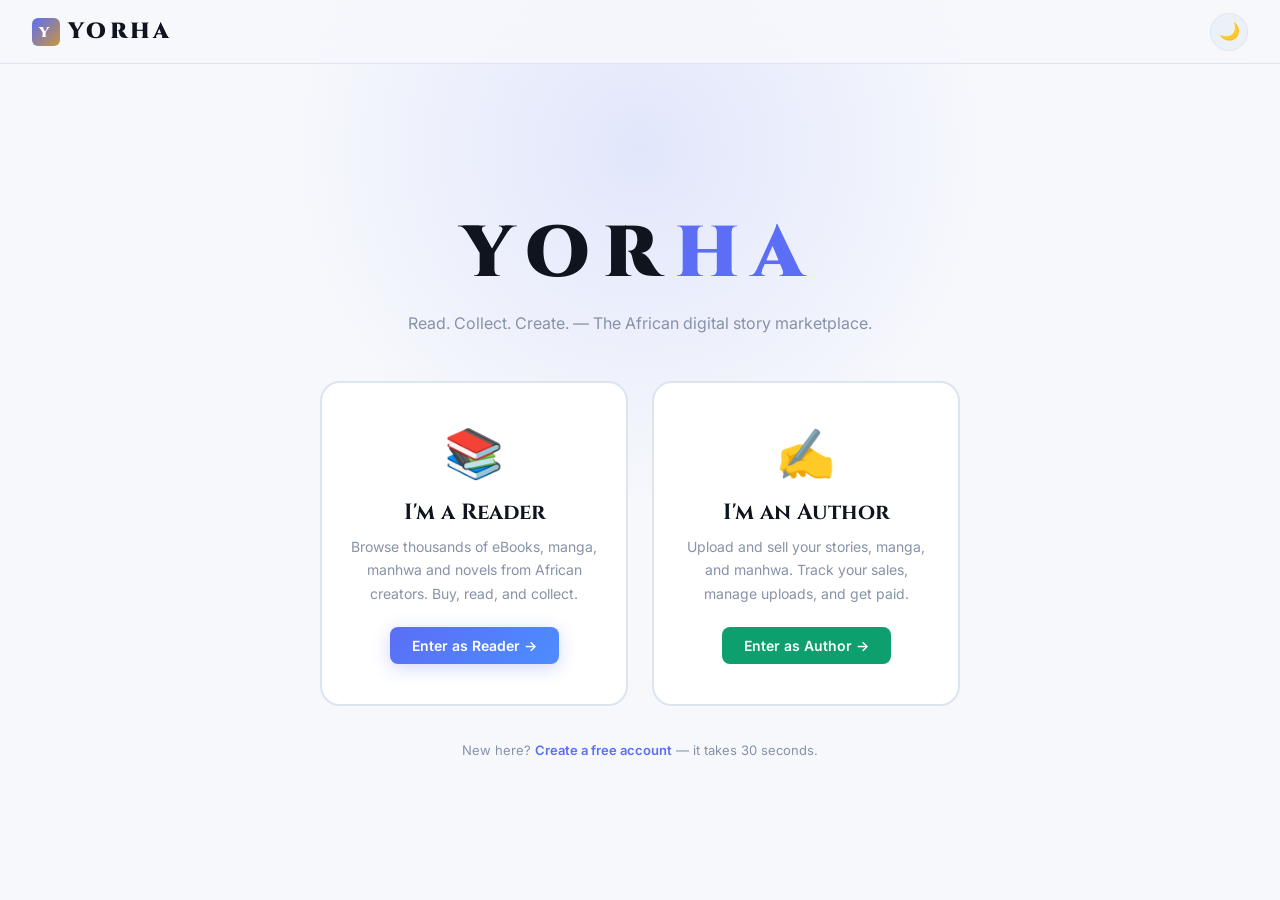
==== index.html @ 13d4433b "fixed some errors" ====
<!DOCTYPE html>
<html lang="en">
<head>
  <script>
    window.addEventListener('error', e => alert('JS ERROR: ' + e.message + '\n' + e.filename + ':' + e.lineno));
    window.addEventListener('unhandledrejection', e => alert('PROMISE ERROR: ' + (e.reason?.message || e.reason)));
  </script>
  <meta charset="UTF-8" />
  <meta name="viewport" content="width=device-width, initial-scale=1.0" />
  <title>Yorha — Read. Collect. Create.</title>
  <link href="https://fonts.googleapis.com/css2?family=Cinzel:wght@400;600;700;900&family=Inter:wght@300;400;500;600;700&display=swap" rel="stylesheet" />
  <link rel="stylesheet" href="style.css" />
  <link rel="stylesheet" href="notifications.css" />
<script src="https://accounts.google.com/gsi/client" async defer></script>
</head>
<body data-theme="light">
<script>(function(){try{var t=localStorage.getItem('yorha_theme');if(t==='dark')document.body.setAttribute('data-theme','dark');}catch(e){}})();</script>

<!-- ════════════════════════════════
     LANDING GATE
════════════════════════════════ -->
<div class="page active" id="page-landing">
  <div class="landing-glow"></div>
  <div style="position:fixed;top:0;left:0;right:0;z-index:200;height:64px;display:flex;align-items:center;justify-content:space-between;padding:0 32px;background:var(--nav-bg);backdrop-filter:blur(12px);border-bottom:1px solid var(--border);">
    <div class="nav-logo"><div class="nav-logo-box"></div>YORHA</div>
    <button class="theme-toggle" onclick="toggleTheme()">🌙</button>
  </div>
  <div class="landing-inner">
    <div class="landing-logo">YOR<span>HA</span></div>
    <p class="landing-tag">Read. Collect. Create. — The African digital story marketplace.</p>
    <div class="landing-cards">
      <div class="role-card" onclick="showPage('reader-auth')">
        <div class="rc-icon">📚</div>
        <div class="rc-title">I'm a Reader</div>
        <div class="rc-desc">Browse thousands of eBooks, manga, manhwa and novels from African creators. Buy, read, and collect.</div>
        <div class="rc-btn"><button class="btn btn-primary" style="pointer-events:none;">Enter as Reader →</button></div>
      </div>
      <div class="role-card" onclick="showPage('author-auth')">
        <div class="rc-icon">✍️</div>
        <div class="rc-title">I'm an Author</div>
        <div class="rc-desc">Upload and sell your stories, manga, and manhwa. Track your sales, manage uploads, and get paid.</div>
        <div class="rc-btn"><button class="btn btn-green" style="pointer-events:none;">Enter as Author →</button></div>
      </div>
    </div>
    <p class="landing-note">New here? <a onclick="showPage('reader-auth')">Create a free account</a> — it takes 30 seconds.</p>
  </div>
</div>

<!-- ════════════════════════════════
     READER AUTH
════════════════════════════════ -->
<div class="page auth-page-wrap" id="page-reader-auth">
  <div class="auth-left">
    <div class="auth-brand">
      <div class="auth-brand-icon">📚</div>
      <div class="auth-brand-logo">YORHA</div>
      <div class="auth-brand-role">Reader Portal</div>
      <div class="auth-brand-tag">Discover thousands of stories<br>from African creators.<br><br>eBooks · Manga · Manhwa · Novels</div>
    </div>
  </div>
  <div class="auth-right">
    <div class="auth-form-box" id="reader-login-box">
      <div class="auth-back" onclick="showPage('landing')">← Back to home</div>
      <div class="auth-title">Welcome, Reader.</div>
      <div class="auth-sub">Sign in to your reading account.</div>
      <div id="google-btn-reader" style="display:flex;justify-content:center;margin-bottom:14px;"></div>
      <div class="auth-switch">No account? <a onclick="toggleReaderAuth()">Create one →</a></div>
    </div>
    <div class="auth-form-box" id="reader-register-box" style="display:none;">
      <div class="auth-back" onclick="showPage('landing')">← Back to home</div>
      <div class="auth-title">Join as a Reader.</div>
      <div class="auth-sub">Create your free reading account.</div>
      <div id="google-btn-reader-register" style="display:flex;justify-content:center;margin-bottom:14px;"></div>
      <div style="font-size:12px;color:var(--text3);margin-bottom:10px;text-align:center;">By creating an account, you agree to our <a href="terms.html" target="_blank" style="color:var(--purple);">Terms</a> and <a href="privacy.html" target="_blank" style="color:var(--purple);">Privacy Policy</a>.</div>
      <div class="auth-switch">Have an account? <a onclick="toggleReaderAuth()">Sign in →</a></div>
    </div>
    <div class="auth-form-box" id="reader-check-email-box" style="display:none;text-align:center;">
      <div style="font-size:44px;margin-bottom:14px;">📬</div>
      <div class="auth-title">Check your email</div>
      <div class="auth-sub">We sent a verification link to <strong id="reader-check-email-address" style="color:var(--text);"></strong>. Click it to activate your account.</div>
      <button class="btn btn-ghost resend-btn" style="width:100%;padding:12px;font-size:14px;margin-top:18px;" onclick="resendFromCheckEmailBox('reader')">Resend email</button>
      <div class="resend-status" style="font-size:12px;color:var(--text3);margin-top:8px;"></div>
      <div class="auth-switch" style="margin-top:16px;"><a onclick="backToLoginFromCheckEmail('reader')">← Back to sign in</a></div>
    </div>
  </div>
</div>

<!-- ════════════════════════════════
     AUTHOR AUTH
════════════════════════════════ -->
<div class="page auth-page-wrap" id="page-author-auth">
  <div class="auth-left green-side">
    <div class="auth-brand">
      <div class="auth-brand-icon">✍️</div>
      <div class="auth-brand-logo">YORHA</div>
      <div class="auth-brand-role">Author Portal</div>
      <div class="auth-brand-tag">Upload your stories. Reach readers.<br>Get paid directly to your bank.<br><br>You keep 90% of every sale.</div>
    </div>
  </div>
  <div class="auth-right">
    <div class="auth-form-box" id="author-login-box">
      <div class="auth-back" onclick="showPage('landing')">← Back to home</div>
      <div class="auth-title">Author Sign In.</div>
      <div class="auth-sub">Access your creator dashboard.</div>
      <div id="google-btn-author" style="display:flex;justify-content:center;margin-bottom:14px;"></div>
      <div class="auth-switch">New author? <a onclick="toggleAuthorAuth()" style="color:var(--green);">Apply to sell →</a></div>
    </div>
    <div class="auth-form-box" id="author-register-box" style="display:none;">
      <div class="auth-back" onclick="showPage('landing')">← Back to home</div>
      <div class="auth-title">Become an Author.</div>
      <div class="auth-sub">Create your creator account on Yorha.</div>
      <div id="google-btn-author-register" style="display:flex;justify-content:center;margin-bottom:14px;"></div>
      <div style="font-size:12px;color:var(--text3);margin-bottom:10px;text-align:center;">By creating an account, you agree to our <a href="terms.html" target="_blank" style="color:var(--green);">Terms</a> and <a href="privacy.html" target="_blank" style="color:var(--green);">Privacy Policy</a>.</div>
      <div class="auth-switch">Already registered? <a onclick="toggleAuthorAuth()" style="color:var(--green);">Sign in →</a></div>
    </div>
    <div class="auth-form-box" id="author-check-email-box" style="display:none;text-align:center;">
      <div style="font-size:44px;margin-bottom:14px;">📬</div>
      <div class="auth-title">Check your email</div>
      <div class="auth-sub">We sent a verification link to <strong id="author-check-email-address" style="color:var(--text);"></strong>. Click it to activate your account.</div>
      <button class="btn btn-ghost resend-btn" style="width:100%;padding:12px;font-size:14px;margin-top:18px;" onclick="resendFromCheckEmailBox('author')">Resend email</button>
      <div class="resend-status" style="font-size:12px;color:var(--text3);margin-top:8px;"></div>
      <div class="auth-switch" style="margin-top:16px;"><a onclick="backToLoginFromCheckEmail('author')" style="color:var(--green);">← Back to sign in</a></div>
    </div>
  </div>
</div>

<!-- READER NAV -->
<nav id="reader-nav" style="display:none;">
  <button class="hamburger" onclick="toggleMobileMenu('reader')" aria-label="Menu">☰</button>
  <div class="nav-logo" onclick="showPage('reader-home')"><div class="nav-logo-box"></div>YORHA</div>
  <ul class="nav-links">
    <li><a onclick="showPage('reader-home')" id="rnav-home" class="active">Home</a></li>
    <li><a onclick="showPage('reader-store')" id="rnav-store">Store</a></li>
    <li><a onclick="showPage('reader-library')" id="rnav-library">My Library</a></li>
    <li class="nav-notif-item"><div class="notif-bell-wrap">
      <button class="notif-bell" onclick="toggleNotifPanel(this)" aria-label="Notifications">
        <svg width="18" height="18" viewBox="0 0 24 24" fill="none" stroke="currentColor" stroke-width="2">
          <path d="M18 8a6 6 0 0 0-12 0c0 7-3 9-3 9h18s-3-2-3-9"/>
          <path d="M13.73 21a2 2 0 0 1-3.46 0"/>
        </svg>
      </button>
      <span class="notif-badge hidden">0</span>
      <div class="notif-panel">
        <div class="notif-panel-head">
          <h4>Notifications</h4>
          <button class="notif-mark-all" onclick="markAllNotifsRead()">Mark all read</button>
        </div>
        <div class="notif-panel-list"></div>
        <div style="padding:10px 16px;text-align:center;border-top:1px solid var(--border);">
          <button class="notif-mark-all" onclick="showPage('notifications')">View all</button>
        </div>
      </div>
    </div></li>
  </ul>
  <div class="nav-right">
    <span class="role-pill role-reader">Reader</span>
    <button class="theme-toggle" onclick="toggleTheme()">🌙</button>
    <button class="btn btn-ghost" style="font-size:13px;padding:8px 14px;" onclick="showPage('reader-settings')">Settings</button>
    <button class="btn btn-ghost" style="font-size:13px;padding:8px 14px;" onclick="logout()">Sign Out</button>
  </div>
</nav>

<!-- AUTHOR NAV -->
<nav id="author-nav" style="display:none;">
  <button class="hamburger" onclick="toggleMobileMenu('author')" aria-label="Menu">☰</button>
  <div class="nav-logo" onclick="showPage('author-dashboard')"><div class="nav-logo-box"></div>YORHA</div>
  <ul class="nav-links">
    <li><a onclick="showAPanel('overview')" id="anav-overview" class="active">Overview</a></li>
    <li><a onclick="showAPanel('upload')">Upload</a></li>
    <li><a onclick="showAPanel('works')">My Works</a></li>
    <li><a onclick="showAPanel('earnings')">Earnings</a></li>
    <li><a onclick="showAPanel('payout')">Payout</a></li>
    <li class="nav-notif-item"><div class="notif-bell-wrap">
      <button class="notif-bell" onclick="toggleNotifPanel(this)" aria-label="Notifications">
        <svg width="18" height="18" viewBox="0 0 24 24" fill="none" stroke="currentColor" stroke-width="2">
          <path d="M18 8a6 6 0 0 0-12 0c0 7-3 9-3 9h18s-3-2-3-9"/>
          <path d="M13.73 21a2 2 0 0 1-3.46 0"/>
        </svg>
      </button>
      <span class="notif-badge hidden">0</span>
      <div class="notif-panel">
        <div class="notif-panel-head">
          <h4>Notifications</h4>
          <button class="notif-mark-all" onclick="markAllNotifsRead()">Mark all read</button>
        </div>
        <div class="notif-panel-list"></div>
        <div style="padding:10px 16px;text-align:center;border-top:1px solid var(--border);">
          <button class="notif-mark-all" onclick="showPage('notifications')">View all</button>
        </div>
      </div>
    </div></li>
  </ul>
  <div class="nav-right">
    <span class="role-pill role-author">Author</span>
    <button class="theme-toggle" onclick="toggleTheme()">🌙</button>
    <button class="btn btn-ghost" style="font-size:13px;padding:8px 14px;" onclick="showAPanel('settings')">Settings</button>
    <button class="btn btn-ghost" style="font-size:13px;padding:8px 14px;" onclick="logout()">Sign Out</button>
  </div>
</nav>

<!-- ════════════════════════════════
     READER — HOME
════════════════════════════════ -->
<div class="page padtop" id="page-reader-home">
  <section class="hero">
    <div style="z-index:1;">
      <div class="hero-eyebrow"><span></span> eBooks · Manga · Manhwa · Novels</div>
      <h1 class="hero-title">Where Stories<br>Find Their<br><em>Readers.</em></h1>
      <p class="hero-sub">Browse thousands of titles from independent African creators. Buy once, read forever.</p>
      <div class="hero-cta">
        <button class="btn btn-primary" style="padding:13px 28px;font-size:15px;" onclick="showPage('reader-store')">Browse Store</button>
        <button class="btn btn-ghost" style="padding:13px 28px;font-size:15px;" onclick="showPage('reader-library')">My Library</button>
      </div>
      <div class="hero-stats">
        <div><div class="stat-num">2.4K+</div><div class="stat-label">Titles</div></div>
        <div><div class="stat-num">840+</div><div class="stat-label">Creators</div></div>
        <div><div class="stat-num">90%</div><div class="stat-label">To Creator</div></div>
      </div>
    </div>
    <div class="hero-cards">
      <div class="hcard hcard-a"><div class="hcard-img cover-5">📖</div><div class="hcard-body"><div class="hcard-type">eBook</div><div class="hcard-title">The Lagos Code</div><div class="hcard-price">₦1,500</div></div></div>
      <div class="hcard hcard-b"><div class="hcard-img cover-2">⚔️</div><div class="hcard-body"><div class="hcard-type">Manga</div><div class="hcard-title">Void Slayer</div><div class="hcard-price">₦2,000</div></div></div>
      <div class="hcard hcard-c"><div class="hcard-img cover-6">🌸</div><div class="hcard-body"><div class="hcard-type">Manhwa</div><div class="hcard-title">Crimson Throne</div><div class="hcard-price">₦1,800</div></div></div>
    </div>
  </section>
  <section class="section">
    <div class="section-header">
      <div><div class="section-label">Featured</div><h2 class="section-title">Trending Now</h2></div>
      <button class="btn btn-ghost" onclick="showPage('reader-store')">View all →</button>
    </div>
    <div class="category-row">
      <div class="cat-pill active">All</div><div class="cat-pill">eBooks</div><div class="cat-pill">Manga</div>
      <div class="cat-pill">Manhwa</div><div class="cat-pill">Novels</div><div class="cat-pill">Romance</div>
      <div class="cat-pill">Action</div><div class="cat-pill">Fantasy</div>
    </div>
    <div class="product-grid" id="home-product-grid"></div>
  </section>
  <section class="section section-alt">
    <div class="section-header"><div><div class="section-label">Platform</div><h2 class="section-title">How Yorha Works</h2></div></div>
    <div class="grid-3" style="gap:24px;">
      <div style="background:var(--card);border:1px solid var(--border);border-radius:var(--radius);padding:30px 22px;">
        <div style="font-family:'Cinzel',serif;font-size:52px;font-weight:900;color:var(--border);margin-bottom:12px;">01</div>
        <div style="font-size:26px;margin-bottom:9px;">🔍</div>
        <div style="font-size:16px;font-weight:700;color:var(--text);margin-bottom:7px;">Browse &amp; Discover</div>
        <div style="font-size:14px;line-height:1.65;color:var(--text2);">Search by genre, type, or creator. Filter by price, rating, or language.</div>
      </div>
      <div style="background:var(--card);border:1px solid var(--border);border-radius:var(--radius);padding:30px 22px;">
        <div style="font-family:'Cinzel',serif;font-size:52px;font-weight:900;color:var(--border);margin-bottom:12px;">02</div>
        <div style="font-size:26px;margin-bottom:9px;">💳</div>
        <div style="font-size:16px;font-weight:700;color:var(--text);margin-bottom:7px;">Purchase Securely</div>
        <div style="font-size:14px;line-height:1.65;color:var(--text2);">Pay via Paystack or card. One-time purchase — no subscriptions needed.</div>
      </div>
      <div style="background:var(--card);border:1px solid var(--border);border-radius:var(--radius);padding:30px 22px;">
        <div style="font-family:'Cinzel',serif;font-size:52px;font-weight:900;color:var(--border);margin-bottom:12px;">03</div>
        <div style="font-size:26px;margin-bottom:9px;">📖</div>
        <div style="font-size:16px;font-weight:700;color:var(--text);margin-bottom:7px;">Read Anywhere</div>
        <div style="font-size:14px;line-height:1.65;color:var(--text2);">Read in browser or download. Your library follows you anywhere.</div>
      </div>
    </div>
  </section>
  <footer>
    <div class="footer-grid">
      <div class="footer-brand">
        <div class="nav-logo" style="margin-bottom:0;"><div class="nav-logo-box"></div>YORHA</div>
        <p>The creator-first marketplace for African digital storytellers.</p>
      </div>
      <div class="footer-col"><h4>Discover</h4><a onclick="showPage('reader-store')">Browse Store</a><a>New Releases</a><a>Top Sellers</a><a>Free Reads</a></div>
      <div class="footer-col"><h4>My Account</h4><a onclick="showPage('reader-library')">My Library</a><a>Purchase History</a><a>Settings</a></div>
      <div class="footer-col"><h4>Company</h4><a>About Yorha</a><a>Blog</a><a href="privacy.html" target="_blank">Privacy Policy</a><a href="terms.html" target="_blank">Terms</a></div>
    </div>
    <div class="footer-bottom"><span>© 2026 Yorha. All rights reserved.</span><span>Made with ♥ in Lagos, Nigeria</span></div>
  </footer>
</div>

<!-- ════════════════════════════════
     READER — STORE
════════════════════════════════ -->
<div class="page padtop" id="page-reader-store">
  <div class="store-header">
    <div class="store-title">The Yorha Store</div>
    <p style="font-size:14px;color:var(--text3);">Discover eBooks, manga, manhwa and novels from independent creators.</p>
    <div class="category-row" style="margin-top:16px;margin-bottom:0;">
      <div class="cat-pill active" onclick="filterProducts('All')">All</div><div class="cat-pill" onclick="filterProducts('eBook')">eBooks</div><div class="cat-pill" onclick="filterProducts('Manga')">Manga</div>
      <div class="cat-pill" onclick="filterProducts('Manhwa')">Manhwa</div><div class="cat-pill" onclick="filterProducts('Novel')">Novels</div><div class="cat-pill" onclick="filterProducts('Short Story')">Short Stories</div>
    </div>
    <button class="btn btn-ghost mobile-filters-btn" onclick="toggleStoreFilters()" style="display:none;margin-top:12px;font-size:13px;padding:8px 14px;">🔎 Filters</button>
  </div>
  <div class="store-layout">
    <div class="store-sidebar-backdrop" id="store-sidebar-backdrop" onclick="toggleStoreFilters()"></div>
    <div class="store-sidebar" id="store-sidebar">
      <button class="mobile-filters-close" onclick="toggleStoreFilters()" style="display:none;">✕ Close</button>
      <div class="sidebar-section">
        <div class="sidebar-label">Type</div>
        <div class="sidebar-option active" onclick="filterProducts('All')"><span class="dot"></span>All Types</div>
        <div class="sidebar-option" onclick="filterProducts('eBook')"><span class="dot"></span>eBooks</div>
        <div class="sidebar-option" onclick="filterProducts('Manga')"><span class="dot"></span>Manga</div>
        <div class="sidebar-option" onclick="filterProducts('Manhwa')"><span class="dot"></span>Manhwa</div>
        <div class="sidebar-option" onclick="filterProducts('Novel')"><span class="dot"></span>Novels</div>
      </div>
      <div class="sidebar-section">
        <div class="sidebar-label">Genre</div>
        <div class="sidebar-option" onclick="filterByGenre('Action')"><span class="dot"></span>Action</div>
        <div class="sidebar-option" onclick="filterByGenre('Romance')"><span class="dot"></span>Romance</div>
        <div class="sidebar-option" onclick="filterByGenre('Fantasy')"><span class="dot"></span>Fantasy</div>
        <div class="sidebar-option" onclick="filterByGenre('Sci-Fi')"><span class="dot"></span>Sci-Fi</div>
        <div class="sidebar-option" onclick="filterByGenre('Horror')"><span class="dot"></span>Horror</div>
        <div class="sidebar-option" onclick="filterByGenre('Slice of Life')"><span class="dot"></span>Slice of Life</div>
        <div class="sidebar-option sidebar-option-18plus" onclick="filterByGenre('18+')"><span class="dot"></span>18+</div>
      </div>
      <div class="sidebar-section">
        <div class="sidebar-label">Price</div>
        <div class="sidebar-option" onclick="filterByPrice(0,0)"><span class="dot"></span>Free</div>
        <div class="sidebar-option" onclick="filterByPrice(1000,3000)"><span class="dot"></span>₦1,000 – ₦3,000</div>
        <div class="sidebar-option" onclick="filterByPrice(3000,5000)"><span class="dot"></span>₦3,000 – ₦5,000</div>
        <div class="sidebar-option" onclick="filterByPrice(5000,null)"><span class="dot"></span>Above ₦5,000</div>
      </div>
      <div class="sidebar-section">
        <div class="sidebar-label">Rating</div>
        <div class="sidebar-option" onclick="filterByRating(5)"><span class="dot"></span>⭐⭐⭐⭐⭐ 5 stars</div>
        <div class="sidebar-option" onclick="filterByRating(4)"><span class="dot"></span>⭐⭐⭐⭐ 4+ stars</div>
        <div class="sidebar-option" onclick="filterByRating(3)"><span class="dot"></span>⭐⭐⭐ 3+ stars</div>
      </div>
    </div>
    <div class="store-main">
      <div class="store-toolbar">
        <span class="store-count">Loading…</span>
        <select class="sort-select"><option>Trending</option><option>Newest</option><option>Price: Low–High</option><option>Top Rated</option></select>
      </div>
      <div class="product-grid" id="store-product-grid"></div>
    </div>
  </div>
</div>

<!-- ════════════════════════════════
     READER — PRODUCT DETAIL
════════════════════════════════ -->
<div class="page padtop" id="page-reader-product">
  <div class="product-page">
    <div style="margin-bottom:20px;"><button class="btn btn-ghost" onclick="showPage('reader-store')" style="font-size:13px;padding:8px 14px;">← Back to Store</button></div>
    <div class="product-layout">
      <div>
        <div class="product-cover-lg cover-2" id="pdetail-cover">⚔️</div>
        <div style="margin-top:16px;display:flex;flex-direction:column;gap:10px;">
          <button class="btn btn-primary pdetail-buy-btn" style="width:100%;padding:13px;font-size:15px;">Purchase — ₦2,000</button>
          <button class="btn btn-ghost" style="width:100%;padding:13px;font-size:15px;" onclick="showPage('reader-readview')">Read Preview (Ch.1 Free)</button>
        </div>
        <div class="product-info-grid" style="margin-top:18px;">
          <div class="info-item"><div class="info-label">Type</div><div class="info-val" id="pdetail-info-type">Manga</div></div>
          <div class="info-item"><div class="info-label">Volumes</div><div class="info-val" id="pdetail-info-volumes">—</div></div>
          <div class="info-item"><div class="info-label">Chapters</div><div class="info-val" id="pdetail-info-chapters">—</div></div>
          <div class="info-item"><div class="info-label">Pages</div><div class="info-val" id="pdetail-info-pages">—</div></div>
          <div class="info-item"><div class="info-label">Language</div><div class="info-val" id="pdetail-info-language">English</div></div>
          <div class="info-item"><div class="info-label">Updated</div><div class="info-val" id="pdetail-info-updated">—</div></div>
        </div>
      </div>
      <div>
        <div class="product-type-badge" id="pdetail-type-badge">Manga</div>
        <h1 class="product-title-lg" id="pdetail-title">Void Slayer Vol. 1</h1>
        <div class="product-author-lg">by <strong id="pdetail-author">Kenji Okafor</strong></div>
        <div style="display:flex;align-items:center;gap:12px;margin-bottom:20px;">
          <span class="stars">★★★★★</span>
          <span style="font-size:14px;color:var(--text3);" id="pdetail-rating">4.8 (0 ratings)</span>
        </div>
        <p class="product-desc" id="pdetail-description">Select a product to view details.</p>
        <div class="product-tags" id="pdetail-tags"><span class="tag">Action</span></div>
        <div style="margin-top:10px;">
          <a onclick="openReportModal()" style="font-size:12px;color:var(--text3);cursor:pointer;text-decoration:underline;">Report this content</a>
        </div>
        <div style="display:flex;align-items:center;gap:20px;margin-bottom:22px;">
          <div class="price-lg pdetail-price">₦2,000</div>
          <div style="font-size:13px;color:var(--text3);">One-time purchase<br>Lifetime access</div>
        </div>
        <div style="display:flex;gap:12px;flex-wrap:wrap;">
          <button class="btn btn-primary pdetail-buy-btn" style="padding:13px 28px;font-size:15px;">Buy Now</button>
          <button class="btn btn-ghost" style="padding:13px 28px;font-size:15px;" onclick="showPage('reader-readview')">Read Preview →</button>
          <button class="btn btn-ghost" style="padding:13px;font-size:18px;" title="Wishlist">♡</button>
        </div>
        <div style="margin-top:38px;padding-top:32px;border-top:1px solid var(--border);">
          <h3 style="font-family:'Cinzel',serif;font-size:18px;font-weight:700;color:var(--text);margin-bottom:18px;">Reviews</h3>
          <div id="pdetail-reviews-list" style="display:flex;flex-direction:column;gap:14px;">
            <div style="text-align:center;padding:20px;color:var(--text3);font-size:14px;">Loading reviews…</div>
          </div>
        </div>
      </div>
    </div>
  </div>
</div>

<!-- ════════════════════════════════
     READER — CHECKOUT / PURCHASE
════════════════════════════════ -->
<div class="page padtop" id="page-reader-checkout">
  <!-- SUCCESS STATE -->
  <div class="purchase-success" id="purchase-success">
    <div class="success-icon">🎉</div>
    <div class="success-title">Purchase Complete!</div>
    <p class="success-sub" id="success-message">Your purchase has been added to your library. You can start reading right now — enjoy!</p>
    <div style="display:flex;gap:14px;flex-wrap:wrap;justify-content:center;">
      <button class="btn btn-primary" style="padding:13px 28px;font-size:15px;" onclick="showPage('reader-readview')">Start Reading →</button>
      <button class="btn btn-ghost" style="padding:13px 28px;font-size:15px;" onclick="showPage('reader-library')">Go to My Library</button>
    </div>
  </div>
  <!-- CHECKOUT FORM -->
  <div class="checkout-wrap" id="checkout-form">
    <div class="checkout-left">
      <button class="btn btn-ghost" onclick="showPage('reader-product')" style="font-size:13px;padding:8px 14px;margin-bottom:26px;">← Back to product</button>
      <div class="checkout-title">Complete Purchase</div>
      <div class="checkout-sub">You're one step away from your next great read.</div>
      <div class="checkout-section">
        <div class="checkout-section-title">Payment Method</div>
        <div class="payment-methods">
          <div class="pay-method selected"><div class="pm-icon">🏦</div><div class="pm-name">Paystack</div><div class="pm-sub">Bank / card / USSD</div></div>
        </div>
        <div style="font-size:13px;color:var(--text3);margin-top:10px;line-height:1.6;">
          You'll be redirected to Paystack's secure checkout to enter your card or bank details — Yorha never sees or stores your card info.
        </div>
      </div>
      <button class="btn btn-primary" id="checkout-pay-btn" style="width:100%;padding:15px;font-size:16px;">Proceed to Payment</button>
      <div class="secure-note">🔒 Secured by Paystack · SSL Encrypted · Your data is safe</div>
    </div>
    <div class="checkout-right">
      <div style="font-family:'Cinzel',serif;font-size:20px;font-weight:700;color:var(--text);margin-bottom:22px;">Order Summary</div>
      <div class="order-summary" id="checkout-order-summary">
        <div style="padding:30px;text-align:center;color:var(--text3);">Loading…</div>
      </div>
      <div style="margin-top:20px;background:var(--card);border:1px solid var(--border);border-radius:var(--radius);padding:18px;">
        <div style="font-size:12px;font-weight:700;text-transform:uppercase;letter-spacing:.1em;color:var(--text3);margin-bottom:12px;">What You Get</div>
        <div style="display:flex;flex-direction:column;gap:9px;font-size:14px;color:var(--text2);">
          <div>✅ Instant download &amp; read access</div>
          <div>✅ Added to your library permanently</div>
          <div>✅ Read on any device, any time</div>
          <div>✅ Email receipt with download link</div>
        </div>
      </div>
      <div style="margin-top:16px;padding:14px;background:var(--tag-bg);border-radius:var(--radius-sm);border:1px solid var(--border);font-size:13px;color:var(--text3);line-height:1.6;">
        💡 <strong style="color:var(--text);">Support:</strong> Having an issue with your purchase? Contact us and we'll help sort it out.
      </div>
    </div>
  </div>
</div>

<!-- ════════════════════════════════
     READER — READ VIEW
════════════════════════════════ -->
<div class="page padtop" id="page-reader-readview">
  <div class="reader-topbar">
    <button class="btn btn-ghost" onclick="showPage('reader-product')" style="font-size:12px;padding:6px 12px;">← Back</button>
    <span class="reader-title" id="readview-title">—</span>
    <span class="reader-chapter">Sample Preview</span>
    <div class="chapter-nav">
      <button class="ch-btn" disabled>‹ Prev</button>
      <select class="sort-select" style="width:auto;padding:6px 12px;font-size:13px;" disabled>
        <option>Sample Preview</option>
      </select>
      <button class="ch-btn" disabled>Next ›</button>
    </div>
  </div>
  <div class="reader-content">
    <div style="margin-bottom:20px;padding:12px 16px;background:var(--tag-bg);border:1px solid var(--border);border-radius:var(--radius-sm);font-size:13px;color:var(--text3);text-align:center;">
      📖 In-app chapter-by-chapter reading is coming soon. The text below is a sample of what that experience will look like — after purchase, use the <strong style="color:var(--text);">Download</strong> button in your Library to get the real, complete file.
    </div>
    <div class="reader-chapter-title">Sample Preview</div>
    <div class="reader-text">
      <p>The sky above Akaland had not been blue for seven years.</p>
      <p>Kael remembered the last time he had seen it — standing at the edge of his father's forge, watching the light turn strange and thin before the first cracks appeared in the Veil. He had been fifteen. He had not yet learned to be afraid.</p>
      <p>Now he was twenty-two, and fear had become his most practiced skill.</p>
      <p>He moved through the ruins of the outer market with the practiced silence of someone who had spent years learning how to be invisible. The morning fog clung low to the broken stones, thick enough that his breath disappeared into it two feet from his face. Somewhere ahead, a torch guttered against the wind.</p>
      <p>The mark on his forearm burned.</p>
      <p>He pressed his palm against it, feeling the raised lines of the Void's sigil pulse beneath his skin like a second heartbeat. It had been quiet for three weeks — long enough that he had almost started to believe it was finally dormant. He should have known better. The Void was never quiet without reason.</p>
      <p>Something was coming.</p>
      <p>He stopped walking. Around him the ruins stretched in every direction, the bones of what had once been the empire's most prosperous trade city. Before the Veil cracked. Before the Hollow poured through.</p>
      <p>"You're going the wrong way."</p>
      <p>The voice came from above him. He didn't draw his blade. Instead he stepped back, putting a crumbled wall between himself and the direction of the voice, and waited.</p>
      <p>A girl dropped from the top of the wall. She landed in a crouch, then straightened, and looked at him with the flat, assessing expression of someone who had decided within seconds whether or not to trust him.</p>
      <p>"The eastern gate collapsed two months ago," she said. "If you're heading to the Warden's post, you need to go north, past the old granary."</p>
      <p>"I know where the Warden's post is."</p>
      <p>"Then why were you walking toward a dead end?"</p>
      <p>Kael looked at her for a long moment. She was young — younger than him — with the kind of wariness in her eyes that came from spending too much time in the outer provinces.</p>
      <p>"Because," he said, "whatever is in that direction just woke up my mark. And I want to see it before it sees me."</p>
      <p>Her expression shifted. Not fear — something more complicated. Recognition, maybe. Or the beginning of the specific kind of dread that came from understanding exactly what kind of trouble you had just walked into.</p>
      <p>She looked at his forearm. At the mark, still faintly glowing through the fabric of his sleeve.</p>
      <p>"You're a Slayer," she said.</p>
      <p>"I was," Kael said. "Come on. If it's a large one, I'll need a second pair of eyes."</p>
    </div>
    <div style="margin-top:44px;padding:24px;background:var(--bg3);border-radius:var(--radius);border:1px solid var(--border);text-align:center;">
      <div style="font-family:'Cinzel',serif;font-size:17px;font-weight:700;color:var(--text);margin-bottom:7px;">End of Sample Preview</div>
      <p style="font-size:14px;color:var(--text3);margin-bottom:16px;">Purchase to get instant access to the complete file.</p>
      <button class="btn btn-primary" id="readview-buy-btn" style="padding:11px 26px;" onclick="showPage('reader-checkout')">Buy Full Volume</button>
    </div>
  </div>
</div>

<!-- ════════════════════════════════
     READER — MY LIBRARY
════════════════════════════════ -->
<div class="page padtop" id="page-reader-library">
  <div class="library-page">
    <div class="library-title">My Library</div>
    <p class="library-sub">Your purchased titles — available to read anytime.</p>
    <div class="library-grid" id="library-grid">
      <div style="grid-column:1/-1;padding:40px;text-align:center;color:var(--text3);">Loading…</div>
    </div>
    <div style="margin-top:44px;padding-top:32px;border-top:1px solid var(--border);">
      <div style="font-family:'Cinzel',serif;font-size:22px;font-weight:700;color:var(--text);margin-bottom:18px;">Purchase History</div>
      <div class="table-scroll">
      <table class="works-table">
        <thead><tr><th>Title</th><th>Type</th><th>Date Purchased</th><th>Amount Paid</th><th></th></tr></thead>
        <tbody id="library-history-tbody">
          <tr><td colspan="5" style="text-align:center;padding:24px;color:var(--text3);">Loading…</td></tr>
        </tbody>
      </table>
      </div>
    </div>
  </div>
</div>

<div class="page padtop" id="page-notifications">
  <div class="library-page" style="max-width:640px;">
    <div class="library-title">Notifications</div>
    <div class="notif-page-list" id="notifPageList">
      <div style="padding:40px;text-align:center;color:var(--text3);">Loading…</div>
    </div>
  </div>
</div>

<div class="page padtop" id="page-reader-settings">
  <div class="library-page" style="max-width:640px;">
    <div class="library-title">Settings</div>
    <p class="library-sub">Manage your profile, password, and account.</p>

    <div class="a-panel">
      <div class="a-panel-header"><span class="a-panel-title">Profile</span></div>
      <div class="a-panel-body">
        <div style="display:flex;align-items:center;gap:18px;margin-bottom:22px;">
          <div class="author-avatar" id="reader-settings-avatar-preview" style="margin:0;flex-shrink:0;">?</div>
          <div>
            <input type="file" id="reader-settings-avatar-input" accept="image/*" style="display:none;" onchange="uploadAvatar(this, 'reader-settings-avatar-preview')"/>
            <button class="btn btn-ghost" style="font-size:12px;padding:7px 14px;" onclick="document.getElementById('reader-settings-avatar-input').click()">Change Photo</button>
            <div style="font-size:11px;color:var(--text3);margin-top:6px;">JPG, PNG, or WEBP. Square photos crop best.</div>
          </div>
        </div>
        <div class="form-group"><label class="form-label">Name</label><input class="form-input" type="text" id="reader-settings-name"/></div>
        <div class="form-group"><label class="form-label">Email</label><input class="form-input" type="email" id="reader-settings-email" readonly style="opacity:0.6;cursor:not-allowed;" title="Email can't be changed here yet"/></div>
        <button class="btn btn-primary" id="reader-save-profile-btn" style="padding:11px 24px;" onclick="saveReaderProfile()">Save Profile</button>
      </div>
    </div>

    <div class="a-panel">
      <div class="a-panel-header"><span class="a-panel-title">Security</span></div>
      <div class="a-panel-body">
        <div class="form-group"><label class="form-label">Current Password</label><input class="form-input" type="password" id="reader-settings-current-password" placeholder="••••••••"/></div>
        <div class="form-group"><label class="form-label">New Password</label><input class="form-input" type="password" id="reader-settings-new-password" placeholder="New password"/></div>
        <div class="form-group"><label class="form-label">Confirm New Password</label><input class="form-input" type="password" id="reader-settings-confirm-password" placeholder="Repeat new password"/></div>
        <button class="btn btn-ghost" id="reader-update-password-btn" style="padding:11px 24px;" onclick="updateReaderPassword()">Update Password</button>
      </div>
    </div>

    <div class="a-panel" style="border-color:rgba(239,68,68,0.35);">
      <div class="a-panel-header"><span class="a-panel-title" style="color:#EF4444;">Danger Zone</span></div>
      <div class="a-panel-body">
        <p style="font-size:13px;color:var(--text3);margin-bottom:14px;">Deleting your account deactivates it permanently and can't be undone.</p>
        <button class="btn" style="padding:11px 24px;background:#EF4444;color:#fff;border:none;" onclick="showDeleteAccountModal()">Delete Account</button>
      </div>
    </div>
  </div>
</div>

<!-- ════════════════════════════════
     AUTHOR DASHBOARD
════════════════════════════════ -->
<div class="page padtop" id="page-author-dashboard">
  <div class="author-layout">
    <div class="author-sidebar">
      <div class="author-sidebar-profile">
        <div class="author-avatar" id="author-avatar">K</div>
        <div class="author-name" id="author-name-display">Kenji Okafor</div>
        <div class="author-handle" id="author-handle-display">@kenji.creates</div>
      </div>
      <div class="sidebar-nav-item active" onclick="showAPanel('overview')"><span class="sni-icon">📊</span>Overview</div>
      <div class="sidebar-nav-item" onclick="showAPanel('upload')"><span class="sni-icon">⬆️</span>Upload Work</div>
      <div class="sidebar-nav-item" onclick="showAPanel('works')"><span class="sni-icon">📚</span>My Works</div>
      <div class="sidebar-nav-item" onclick="showAPanel('earnings')"><span class="sni-icon">💰</span>Earnings</div>
      <div class="sidebar-nav-item" onclick="showAPanel('payout')"><span class="sni-icon">🏦</span>Payout</div>
      <div class="sidebar-nav-item" onclick="showAPanel('settings')" style="margin-top:12px;"><span class="sni-icon">⚙️</span>Settings</div>
    </div>
    <div class="author-main">

      <!-- OVERVIEW -->
      <div id="apanel-overview">
        <div style="margin-bottom:26px;"><div style="font-family:'Cinzel',serif;font-size:24px;font-weight:700;color:var(--text);margin-bottom:4px;">Good day, <span id="author-greeting-name">there</span> 👋</div><div style="font-size:14px;color:var(--text3);">Here's how your work is performing.</div></div>
        <div class="a-stats">
          <div class="a-stat"><div class="a-stat-label">Total Earnings</div><div class="a-stat-num" id="astat-earnings">₦0</div><div class="a-stat-change">All time</div></div>
          <div class="a-stat"><div class="a-stat-label">Total Sales</div><div class="a-stat-num" id="astat-sales">0</div><div class="a-stat-change">All time</div></div>
          <div class="a-stat"><div class="a-stat-label">Published</div><div class="a-stat-num" id="astat-published">0</div><div class="a-stat-change" id="astat-published-sub">0 drafts pending</div></div>
          <div class="a-stat"><div class="a-stat-label">Total Readers</div><div class="a-stat-num" id="astat-readers">0</div><div class="a-stat-change">Unique buyers</div></div>
        </div>
        <div class="grid-2" style="gap:22px;">
          <div class="a-panel">
            <div class="a-panel-header"><span class="a-panel-title">Recent Sales</span></div>
            <div id="author-recent-sales">
              <div style="padding:20px;text-align:center;color:var(--text3);font-size:14px;">Loading…</div>
            </div>
          </div>
          <div class="a-panel">
            <div class="a-panel-header"><span class="a-panel-title">Quick Actions</span></div>
            <div class="a-panel-body" style="display:flex;flex-direction:column;gap:11px;">
              <button class="btn btn-primary" style="width:100%;padding:12px;justify-content:center;" onclick="showAPanel('upload')">⬆️ Upload New Work</button>
              <button class="btn btn-ghost" style="width:100%;padding:12px;justify-content:center;" onclick="showAPanel('works')">📚 View My Works</button>
              <button class="btn btn-ghost" style="width:100%;padding:12px;justify-content:center;" onclick="showAPanel('payout')">🏦 Request Payout</button>
            </div>
          </div>
        </div>
      </div>

      <!-- UPLOAD PANEL -->
      <div id="apanel-upload" style="display:none;">
        <div style="margin-bottom:26px;"><div style="font-family:'Cinzel',serif;font-size:24px;font-weight:700;color:var(--text);margin-bottom:4px;">Upload a New Work</div><div style="font-size:14px;color:var(--text3);">Fill in the details and upload your file to publish.</div></div>
        <div class="grid-2" style="gap:26px;">
          <div>
            <div class="a-panel">
              <div class="a-panel-header"><span class="a-panel-title">Work Details</span></div>
              <div class="a-panel-body">
                <div class="form-group"><label class="form-label">Title</label><input class="form-input" id="upload-title" type="text" placeholder="e.g. Void Slayer Vol. 3"/></div>
                <div class="form-group"><label class="form-label">Content Type</label><select class="form-select" id="upload-type"><option>Manga</option><option>Manhwa</option><option>eBook</option><option>Novel</option><option>Short Story</option></select></div>
                <div class="form-group"><label class="form-label">Genre</label><select class="form-select" id="upload-genre"><option>Action</option><option>Romance</option><option>Fantasy</option><option>Sci-Fi</option><option>Horror</option><option>Slice of Life</option><option>Mystery</option><option>Self-Help</option><option>18+</option></select></div>
                <div class="form-group"><label class="form-label">Price (₦)</label><input class="form-input" id="upload-price" type="number" placeholder="e.g. 2000" min="0"/></div>
                <div class="form-group"><label class="form-label">Description</label><textarea class="form-textarea" id="upload-description" placeholder="Write a compelling description for your readers..."></textarea></div>
                <div class="form-group"><label class="form-label">Tags (comma separated)</label><input class="form-input" id="upload-tags" type="text" placeholder="e.g. action, fantasy, sword art"/></div>
                <div class="form-group">
                  <label class="form-label" style="display:flex;align-items:center;gap:8px;cursor:pointer;">
                    <input type="checkbox" id="upload-preview-enabled" onchange="togglePreviewChapters(this)" style="width:auto;"/>
                    Offer a free sample preview
                  </label>
                  <div id="upload-preview-chapters-wrap" style="display:none;margin-top:8px;">
                    <label class="form-label">Free preview chapters</label>
                    <input class="form-input" id="upload-preview-chapters" type="number" min="1" value="1"/>
                  </div>
                </div>
                <div style="display:grid;grid-template-columns:1fr 1fr 1fr;gap:12px;">
                  <div class="form-group">
                    <label class="form-label">Total Pages</label>
                    <input class="form-input" id="upload-pages" type="number" min="0" placeholder="Auto-detected"/>
                    <div style="font-size:11px;color:var(--text3);margin-top:4px;">Filled in automatically from your file</div>
                  </div>
                  <div class="form-group">
                    <label class="form-label">Total Chapters</label>
                    <input class="form-input" id="upload-chapters" type="number" min="0" placeholder="Optional"/>
                    <div style="font-size:11px;color:var(--text3);margin-top:4px;" id="upload-chapters-hint">Auto-guessed for ZIPs with folders; check it</div>
                  </div>
                  <div class="form-group">
                    <label class="form-label">Volumes</label>
                    <input class="form-input" id="upload-volumes" type="number" min="1" value="1"/>
                    <div style="font-size:11px;color:var(--text3);margin-top:4px;">Not auto-detectable — set manually</div>
                  </div>
                </div>
              </div>
            </div>
          </div>
          <div>
            <div class="a-panel" style="margin-bottom:18px;">
              <div class="a-panel-header"><span class="a-panel-title">Upload File</span></div>
              <div class="a-panel-body">
                <div class="upload-zone" id="upload-zone" onclick="document.getElementById('file-input').click()" ondragover="handleDragOver(event)" ondrop="handleDrop(event)" ondragleave="handleDragLeave(event)">
                  <div style="font-size:38px;margin-bottom:11px;">📁</div>
                  <div style="font-size:15px;font-weight:600;color:var(--text);margin-bottom:4px;">Click to upload or drag &amp; drop</div>
                  <div style="font-size:13px;color:var(--text3);">PDF for eBooks/novels · ZIP of images for manga/manhwa</div>
                  <div style="font-size:11px;color:var(--text3);margin-top:5px;">Max file size: 50MB</div>
                </div>
                <input type="file" id="file-input" style="display:none;" accept=".pdf,.zip" onchange="handleFileSelect(this)"/>
                <div class="upload-file-preview" id="file-preview" style="display:none;">
                  <div style="font-size:22px;">📄</div>
                  <div><div style="font-size:14px;font-weight:600;color:var(--text);" id="fp-name">filename.pdf</div><div style="font-size:12px;color:var(--text3);margin-top:2px;" id="fp-size">2.4 MB</div></div>
                  <div class="fp-remove" onclick="clearFile()">✕</div>
                </div>
              </div>
            </div>
            <div class="a-panel" style="margin-bottom:18px;">
              <div class="a-panel-header"><span class="a-panel-title">Cover Image</span></div>
              <div class="a-panel-body">
                <div class="upload-zone" id="cover-zone" style="padding:26px;" onclick="document.getElementById('cover-input').click()">
                  <div style="font-size:32px;margin-bottom:9px;">🖼️</div>
                  <div style="font-size:14px;font-weight:600;color:var(--text);margin-bottom:3px;">Upload Cover Art</div>
                  <div style="font-size:12px;color:var(--text3);">JPG or PNG · 400×600px recommended (2:3)</div>
                </div>
                <input type="file" id="cover-input" style="display:none;" accept="image/*" onchange="handleCoverSelect(this)"/>
                <div class="upload-file-preview" id="cover-preview" style="display:none;">
                  <img id="cover-thumb" src="" style="width:36px;height:54px;object-fit:cover;border-radius:4px;" />
                  <div><div style="font-size:14px;font-weight:600;color:var(--text);" id="cp-name">cover.jpg</div><div style="font-size:12px;color:var(--text3);margin-top:2px;" id="cp-size">0 KB</div></div>
                  <div class="fp-remove" onclick="clearCover()">✕</div>
                </div>
              </div>
            </div>
            <div class="a-panel">
              <div class="a-panel-header"><span class="a-panel-title">Publication Date &amp; Status</span></div>
              <div class="a-panel-body">
                <div class="form-row-2">
                  <div class="form-group"><label class="form-label">Upload / Publication Date</label><input class="form-input" type="date" id="pub-date"/></div>
                  <div class="form-group"><label class="form-label">Publish Status</label>
                    <select class="form-select" id="publish-status" onchange="toggleSchedule(this)">
                      <option>Publish immediately</option><option>Save as draft</option><option>Schedule for later</option>
                    </select>
                  </div>
                </div>
                <div class="form-group" id="schedule-date-wrap" style="display:none;">
                  <label class="form-label">Scheduled Date &amp; Time</label>
                  <input class="form-input" type="datetime-local" id="upload-schedule-datetime"/>
                </div>
              </div>
            </div>
          </div>
        </div>
        <div style="display:flex;gap:13px;margin-top:6px;">
          <button class="btn btn-primary" style="padding:12px 30px;font-size:15px;" onclick="submitUpload()">Publish Work</button>
          <button class="btn btn-ghost" style="padding:12px 30px;font-size:15px;">Save as Draft</button>
        </div>
      </div>

      <!-- MY WORKS PANEL -->
      <div id="apanel-works" style="display:none;">
        <div style="display:flex;align-items:center;justify-content:space-between;margin-bottom:26px;">
          <div><div style="font-family:'Cinzel',serif;font-size:24px;font-weight:700;color:var(--text);margin-bottom:4px;">My Works</div><div style="font-size:14px;color:var(--text3);">All titles you've uploaded to Yorha.</div></div>
          <button class="btn btn-primary" onclick="showAPanel('upload')">+ Upload New</button>
        </div>
        <div class="a-panel">
          <div class="table-scroll">
          <table class="works-table">
            <thead><tr><th>Cover</th><th>Title</th><th>Type</th><th>Price</th><th>Upload Date</th><th>Sales</th><th>Status</th><th></th></tr></thead>
            <tbody id="works-tbody">
              <tr><td colspan="8" style="text-align:center;padding:30px;color:var(--text3);">Loading…</td></tr>
            </tbody>
          </table>
          </div>
        </div>
      </div>

      <!-- EARNINGS PANEL -->
      <div id="apanel-earnings" style="display:none;">
        <div style="margin-bottom:26px;"><div style="font-family:'Cinzel',serif;font-size:24px;font-weight:700;color:var(--text);margin-bottom:4px;">Earnings</div><div style="font-size:14px;color:var(--text3);">Track your income per title and over time.</div></div>
        <div class="a-stats a-stats-3">
          <div class="a-stat"><div class="a-stat-label">This Month</div><div class="a-stat-num" id="aearn-month">₦0</div><div class="a-stat-change">Current calendar month</div></div>
          <div class="a-stat"><div class="a-stat-label">All Time</div><div class="a-stat-num" id="aearn-alltime">₦0</div><div class="a-stat-change">Total earned</div></div>
          <div class="a-stat"><div class="a-stat-label">Pending Payout</div><div class="a-stat-num" id="aearn-pending">₦0</div><div class="a-stat-change">After 10% platform fee</div></div>
        </div>
        <div class="a-panel">
          <div class="a-panel-header"><span class="a-panel-title">Earnings by Title</span></div>
          <div class="table-scroll">
          <table class="works-table">
            <thead><tr><th>Title</th><th>Sales</th><th>Gross</th><th>Platform Fee (10%)</th><th>Your Earnings</th></tr></thead>
            <tbody id="earnings-by-title-tbody">
              <tr><td colspan="5" style="text-align:center;padding:24px;color:var(--text3);">Loading…</td></tr>
            </tbody>
          </table>
          </div>
        </div>
        <div class="a-panel" style="margin-top:22px;">
          <div class="a-panel-header"><span class="a-panel-title">Transaction History</span></div>
          <div id="author-transaction-history">
            <div style="padding:20px;text-align:center;color:var(--text3);font-size:14px;">Loading…</div>
          </div>
        </div>
      </div>

      <!-- PAYOUT PANEL -->
      <div id="apanel-payout" style="display:none;">
        <div style="margin-bottom:26px;"><div style="font-family:'Cinzel',serif;font-size:24px;font-weight:700;color:var(--text);margin-bottom:4px;">Payout</div><div style="font-size:14px;color:var(--text3);">Withdraw your earnings to your bank account.</div></div>
        <div class="grid-2" style="gap:26px;">
          <div>
            <div class="payout-balance"><div class="pb-label">Available Balance</div><div class="pb-amount" id="payout-balance-amount">₦0</div><div class="pb-sub">After 10% platform fee · Ready to withdraw</div></div>
            <div class="a-panel">
              <div class="a-panel-header"><span class="a-panel-title">Request Withdrawal</span></div>
              <div class="a-panel-body">
                <div class="form-group"><label class="form-label">Amount (₦)</label><input class="form-input" type="number" id="payout-amount" placeholder="e.g. 50000"/><div id="payout-min-hint" style="font-size:12px;color:var(--text3);margin-top:6px;"></div></div>
                <div class="form-group"><label class="form-label">Bank</label><select class="form-select" id="payout-bank-select" onchange="resolvePayoutAccount()"><option>Loading banks…</option></select></div>
                <div class="form-group"><label class="form-label">Account Number</label><input class="form-input" type="text" id="payout-account-number" placeholder="10-digit account number" maxlength="10" onblur="resolvePayoutAccount()"/></div>
                <div class="form-group"><label class="form-label">Account Name</label><input class="form-input" type="text" id="payout-account-name" placeholder="Auto-verified on submit" readonly/></div>
                <button class="btn btn-green" id="payout-submit-btn" style="width:100%;padding:12px;font-size:15px;" onclick="submitPayoutRequest()">Request Payout</button>
                <div style="font-size:12px;color:var(--text3);text-align:center;margin-top:9px;">Processed within 24–48 hrs via Paystack Transfer</div>
              </div>
            </div>
          </div>
          <div class="a-panel">
            <div class="a-panel-header"><span class="a-panel-title">Payout History</span></div>
            <div id="author-payout-history">
              <div style="padding:20px;text-align:center;color:var(--text3);font-size:14px;">Loading…</div>
            </div>
          </div>
        </div>
      </div>

      <!-- SETTINGS PANEL -->
      <div id="apanel-settings" style="display:none;">
        <div style="margin-bottom:26px;"><div style="font-family:'Cinzel',serif;font-size:24px;font-weight:700;color:var(--text);margin-bottom:4px;">Settings</div><div style="font-size:14px;color:var(--text3);">Manage your profile and account details.</div></div>
        <div class="grid-2" style="gap:26px;">
          <div class="a-panel">
            <div class="a-panel-header"><span class="a-panel-title">Profile</span></div>
            <div class="a-panel-body">
              <div style="display:flex;align-items:center;gap:18px;margin-bottom:22px;">
                <div class="author-avatar" id="settings-avatar-preview" style="margin:0;flex-shrink:0;">?</div>
                <div>
                  <input type="file" id="settings-avatar-input" accept="image/*" style="display:none;" onchange="uploadAvatar(this, 'settings-avatar-preview')"/>
                  <button class="btn btn-ghost" style="font-size:12px;padding:7px 14px;" onclick="document.getElementById('settings-avatar-input').click()">Change Photo</button>
                  <div style="font-size:11px;color:var(--text3);margin-top:6px;">JPG, PNG, or WEBP. Square photos crop best.</div>
                </div>
              </div>
              <div class="form-group"><label class="form-label">Display Name / Pen Name</label><input class="form-input" type="text" id="settings-name"/></div>
              <div class="form-group"><label class="form-label">Handle</label><input class="form-input" type="text" id="settings-handle"/></div>
              <div class="form-group"><label class="form-label">Email</label><input class="form-input" type="email" id="settings-email" readonly style="opacity:0.6;cursor:not-allowed;" title="Email can't be changed here yet"/></div>
              <div class="form-group"><label class="form-label">Bio</label><textarea class="form-textarea" id="settings-bio"></textarea></div>
              <button class="btn btn-primary" id="save-profile-btn" style="padding:11px 24px;" onclick="saveAuthorProfile()">Save Profile</button>
            </div>
          </div>
          <div class="a-panel">
            <div class="a-panel-header"><span class="a-panel-title">Security</span></div>
            <div class="a-panel-body">
              <div class="form-group"><label class="form-label">Current Password</label><input class="form-input" type="password" id="settings-current-password" placeholder="••••••••"/></div>
              <div class="form-group"><label class="form-label">New Password</label><input class="form-input" type="password" id="settings-new-password" placeholder="New password"/></div>
              <div class="form-group"><label class="form-label">Confirm New Password</label><input class="form-input" type="password" id="settings-confirm-password" placeholder="Repeat new password"/></div>
              <button class="btn btn-ghost" id="update-password-btn" style="padding:11px 24px;" onclick="updateAuthorPassword()">Update Password</button>
            </div>
          </div>
        </div>
        <div class="a-panel" style="margin-top:22px;border-color:rgba(239,68,68,0.35);">
          <div class="a-panel-header"><span class="a-panel-title" style="color:#EF4444;">Danger Zone</span></div>
          <div class="a-panel-body">
            <p style="font-size:13px;color:var(--text3);margin-bottom:14px;line-height:1.6;">Deleting your account deactivates it and removes your personal info. If you have an unpaid balance, withdraw it first — deletion is blocked otherwise.</p>
            <button class="btn" style="padding:11px 24px;background:#EF4444;color:#fff;border:none;" onclick="showDeleteAccountModal()">Delete Account</button>
          </div>
        </div>
      </div>

    </div><!-- /author-main -->
  </div><!-- /author-layout -->
</div>

<!-- ════════════════════════════════
     JAVASCRIPT
════════════════════════════════ -->

<script>
  // Stores the actual File objects so your submit/upload logic can grab
  // them via window.selectedCoverFile / window.selectedEditCoverFile and
  // append to FormData, e.g.: formData.append('cover', window.selectedCoverFile)
  function handleCoverSelect(input) {
    const file = input.files[0];
    if (!file) return;
    window.selectedCoverFile = file;

    const reader = new FileReader();
    reader.onload = (e) => {
      document.getElementById('cover-thumb').src = e.target.result;
      document.getElementById('cp-name').textContent = file.name;
      document.getElementById('cp-size').textContent = (file.size / 1024).toFixed(1) + ' KB';
      document.getElementById('cover-preview').style.display = 'flex';
      document.getElementById('cover-zone').style.display = 'none';
    };
    reader.readAsDataURL(file);
  }

  function clearCover() {
    window.selectedCoverFile = null;
    document.getElementById('cover-input').value = '';
    document.getElementById('cover-preview').style.display = 'none';
    document.getElementById('cover-zone').style.display = 'block';
  }

  function handleEditCoverSelect(input) {
    const file = input.files[0];
    if (!file) return;
    window.selectedEditCoverFile = file;
    document.getElementById('edit-cover-filename').textContent = file.name;
  }
</script>
<script src="https://cdnjs.cloudflare.com/ajax/libs/pdf-lib/1.17.1/pdf-lib.min.js"></script>
<script src="https://cdnjs.cloudflare.com/ajax/libs/jszip/3.10.1/jszip.min.js"></script>
<script src="auth.js"></script>
<script src="notifications.js"></script>
<script src="app.js"></script>

<!-- ════════════════════════════════
     FORGOT / RESET PASSWORD MODAL
════════════════════════════════ -->
<div id="forgot-modal" style="display:none;position:fixed;inset:0;z-index:9999;background:rgba(0,0,0,0.7);backdrop-filter:blur(4px);align-items:center;justify-content:center;">
  <div style="background:var(--card);border:1px solid var(--border);border-radius:16px;padding:36px;width:100%;max-width:420px;margin:16px;position:relative;">
    <button onclick="hideForgotModal()" style="position:absolute;top:16px;right:16px;background:none;border:none;font-size:20px;cursor:pointer;color:var(--text3);">✕</button>

    <!-- Step 1: Enter email -->
    <div id="forgot-step-1">
      <h2 style="font-family:'Cinzel',serif;font-size:20px;font-weight:700;color:var(--text);margin-bottom:8px;">Forgot Password</h2>
      <p style="font-size:14px;color:var(--text3);margin-bottom:24px;">Enter your email and we'll send you a reset link.</p>
      <div id="forgot-error" style="display:none;background:rgba(239,68,68,0.1);border:1px solid rgba(239,68,68,0.35);color:#EF4444;border-radius:8px;padding:10px 14px;font-size:13px;margin-bottom:16px;"></div>
      <input id="forgot-email" type="email" placeholder="Your email address" style="width:100%;padding:12px 14px;border:1px solid var(--border);border-radius:8px;background:var(--bg);color:var(--text);font-size:14px;box-sizing:border-box;margin-bottom:16px;" />
      <button id="forgot-submit-btn" onclick="submitForgotPassword()" class="btn btn-primary" style="width:100%;padding:13px;font-size:15px;">Send Reset Link</button>
    </div>

    <!-- Step 2: Success -->
    <div id="forgot-step-2" style="display:none;text-align:center;">
      <div style="font-size:48px;margin-bottom:16px;">📬</div>
      <h2 style="font-family:'Cinzel',serif;font-size:20px;font-weight:700;color:var(--text);margin-bottom:8px;">Check your inbox</h2>
      <p style="font-size:14px;color:var(--text3);line-height:1.6;">If that email is registered, a reset link has been sent. Check your spam folder too.</p>
      <button onclick="hideForgotModal()" class="btn btn-ghost" style="margin-top:24px;padding:12px 28px;">Back to Login</button>
    </div>

    <!-- Step 3: Reset password (token from URL) -->
    <div id="forgot-step-3" style="display:none;">
      <h2 style="font-family:'Cinzel',serif;font-size:20px;font-weight:700;color:var(--text);margin-bottom:8px;">Set New Password</h2>
      <p style="font-size:14px;color:var(--text3);margin-bottom:24px;">Choose a strong password for your account.</p>
      <div id="reset-error" style="display:none;background:rgba(239,68,68,0.1);border:1px solid rgba(239,68,68,0.35);color:#EF4444;border-radius:8px;padding:10px 14px;font-size:13px;margin-bottom:16px;"></div>
      <input id="reset-password" type="password" placeholder="New password (min 8 chars)" style="width:100%;padding:12px 14px;border:1px solid var(--border);border-radius:8px;background:var(--bg);color:var(--text);font-size:14px;box-sizing:border-box;margin-bottom:12px;" />
      <input id="reset-confirm" type="password" placeholder="Confirm new password" style="width:100%;padding:12px 14px;border:1px solid var(--border);border-radius:8px;background:var(--bg);color:var(--text);font-size:14px;box-sizing:border-box;margin-bottom:16px;" />
      <button id="reset-submit-btn" onclick="submitResetPassword()" class="btn btn-primary" style="width:100%;padding:13px;font-size:15px;">Reset Password</button>
    </div>

    <!-- Step 4: Reset success -->
    <div id="forgot-step-4" style="display:none;text-align:center;">
      <div style="font-size:48px;margin-bottom:16px;">✅</div>
      <h2 style="font-family:'Cinzel',serif;font-size:20px;font-weight:700;color:var(--text);margin-bottom:8px;">Password Reset!</h2>
      <p style="font-size:14px;color:var(--text3);line-height:1.6;">Your password has been updated. You can now log in with your new password.</p>
      <button onclick="hideForgotModal()" class="btn btn-primary" style="margin-top:24px;padding:12px 28px;">Back to Login</button>
    </div>
  </div>
</div>

<!-- Email Verification Modal -->
<div id="verify-modal" style="display:none;position:fixed;inset:0;z-index:9999;background:rgba(0,0,0,0.7);backdrop-filter:blur(4px);align-items:center;justify-content:center;">
  <div style="background:var(--card);border:1px solid var(--border);border-radius:16px;padding:36px;width:100%;max-width:420px;margin:16px;position:relative;text-align:center;">

    <div id="verify-step-verifying">
      <div style="font-size:44px;margin-bottom:16px;">⏳</div>
      <h2 style="font-family:'Cinzel',serif;font-size:20px;font-weight:700;color:var(--text);margin-bottom:8px;">Verifying your email…</h2>
      <p style="font-size:14px;color:var(--text3);">This will just take a moment.</p>
    </div>

    <div id="verify-step-success" style="display:none;">
      <div style="font-size:44px;margin-bottom:16px;">✅</div>
      <h2 style="font-family:'Cinzel',serif;font-size:20px;font-weight:700;color:var(--text);margin-bottom:8px;">Email verified!</h2>
      <p style="font-size:14px;color:var(--text3);">Taking you to your account…</p>
    </div>

    <div id="verify-step-error" style="display:none;">
      <div style="font-size:44px;margin-bottom:16px;">⚠️</div>
      <h2 style="font-family:'Cinzel',serif;font-size:20px;font-weight:700;color:var(--text);margin-bottom:8px;">Verification failed</h2>
      <p style="font-size:14px;color:var(--text3);line-height:1.6;" id="verify-error-text">This verification link is invalid or has expired.</p>
      <button onclick="hideVerifyModal()" class="btn btn-ghost" style="margin-top:24px;padding:12px 28px;">Close</button>
    </div>

  </div>
</div>

<!-- Delete Account Modal -->
<div id="delete-account-modal" style="display:none;position:fixed;inset:0;z-index:9999;background:rgba(0,0,0,0.7);backdrop-filter:blur(4px);align-items:center;justify-content:center;">
  <div style="background:var(--card);border:1px solid var(--border);border-radius:16px;padding:36px;width:100%;max-width:420px;margin:16px;position:relative;">
    <button onclick="hideDeleteAccountModal()" style="position:absolute;top:16px;right:16px;background:none;border:none;font-size:20px;cursor:pointer;color:var(--text3);">✕</button>

    <!-- Step 1: Confirm with password -->
    <div id="delete-account-step-1">
      <h2 style="font-family:'Cinzel',serif;font-size:20px;font-weight:700;color:var(--text);margin-bottom:8px;">Delete Account</h2>
      <p style="font-size:14px;color:var(--text3);margin-bottom:24px;line-height:1.6;">
        This deactivates your account and removes your personal info. It can't be undone.
        If you're an author with an unpaid balance, withdraw your earnings first — this will be blocked otherwise.
      </p>
      <div id="delete-account-error" style="display:none;background:rgba(239,68,68,0.1);border:1px solid rgba(239,68,68,0.35);color:#EF4444;border-radius:8px;padding:10px 14px;font-size:13px;margin-bottom:16px;"></div>
      <div id="delete-account-google-confirm" style="display:none;margin-bottom:16px;">
        <p style="font-size:13px;color:var(--text3);margin-bottom:10px;">You signed up with Google — confirm with Google to continue.</p>
        <div id="google-btn-delete-confirm" style="display:flex;justify-content:center;"></div>
      </div>
      <input id="delete-account-password" type="password" placeholder="Confirm your password" style="width:100%;padding:12px 14px;border:1px solid var(--border);border-radius:8px;background:var(--bg);color:var(--text);font-size:14px;box-sizing:border-box;margin-bottom:16px;" />
      <button id="delete-account-submit-btn" onclick="submitDeleteAccount()" class="btn" style="width:100%;padding:13px;font-size:15px;background:#EF4444;color:#fff;border:none;border-radius:8px;cursor:pointer;">Delete My Account</button>
    </div>

    <!-- Step 2: Done -->
    <div id="delete-account-step-2" style="display:none;text-align:center;">
      <div style="font-size:48px;margin-bottom:16px;">👋</div>
      <h2 style="font-family:'Cinzel',serif;font-size:20px;font-weight:700;color:var(--text);margin-bottom:8px;">Account Deleted</h2>
      <p style="font-size:14px;color:var(--text3);line-height:1.6;">Your account has been deactivated. You'll be signed out now.</p>
      <button onclick="finishDeleteAccount()" class="btn btn-primary" style="margin-top:24px;padding:12px 28px;">Done</button>
    </div>
  </div>
</div>

<!-- Report Content Modal -->
<div id="report-modal" style="display:none;position:fixed;inset:0;z-index:9999;background:rgba(0,0,0,0.7);backdrop-filter:blur(4px);align-items:center;justify-content:center;">
  <div style="background:var(--card);border:1px solid var(--border);border-radius:16px;padding:36px;width:100%;max-width:420px;margin:16px;position:relative;">
    <button onclick="hideReportModal()" style="position:absolute;top:16px;right:16px;background:none;border:none;font-size:20px;cursor:pointer;color:var(--text3);">✕</button>

    <!-- Step 1: Form -->
    <div id="report-step-1">
      <h2 style="font-family:'Cinzel',serif;font-size:20px;font-weight:700;color:var(--text);margin-bottom:8px;">Report Content</h2>
      <p style="font-size:14px;color:var(--text3);margin-bottom:24px;line-height:1.6;">
        Let us know what's wrong with this listing. Our team will review it.
      </p>
      <div id="report-error" style="display:none;background:rgba(239,68,68,0.1);border:1px solid rgba(239,68,68,0.35);color:#EF4444;border-radius:8px;padding:10px 14px;font-size:13px;margin-bottom:16px;"></div>

      <label style="font-size:13px;color:var(--text3);display:block;margin-bottom:6px;">Reason</label>
      <select id="report-reason" style="width:100%;padding:12px 14px;border:1px solid var(--border);border-radius:8px;background:var(--bg);color:var(--text);font-size:14px;box-sizing:border-box;margin-bottom:16px;">
        <option value="copyright">Copyright infringement</option>
        <option value="inappropriate">Inappropriate content</option>
        <option value="spam">Spam or misleading</option>
        <option value="other">Other</option>
      </select>

      <label style="font-size:13px;color:var(--text3);display:block;margin-bottom:6px;">Details (optional)</label>
      <textarea id="report-details" rows="3" placeholder="Anything else we should know?" style="width:100%;padding:12px 14px;border:1px solid var(--border);border-radius:8px;background:var(--bg);color:var(--text);font-size:14px;box-sizing:border-box;margin-bottom:20px;resize:vertical;"></textarea>

      <button id="report-submit-btn" onclick="submitReport()" class="btn" style="width:100%;padding:13px;font-size:15px;background:#EF4444;color:#fff;border:none;border-radius:8px;cursor:pointer;">Submit Report</button>
    </div>

    <!-- Step 2: Done -->
    <div id="report-step-2" style="display:none;text-align:center;">
      <div style="font-size:48px;margin-bottom:16px;">✅</div>
      <h2 style="font-family:'Cinzel',serif;font-size:20px;font-weight:700;color:var(--text);margin-bottom:8px;">Report Submitted</h2>
      <p style="font-size:14px;color:var(--text3);line-height:1.6;">Thanks — our team will review this shortly.</p>
      <button onclick="hideReportModal()" class="btn btn-primary" style="margin-top:24px;padding:12px 28px;">Done</button>
    </div>
  </div>
</div>
<div id="edit-product-modal" style="display:none;position:fixed;inset:0;z-index:9999;background:rgba(0,0,0,0.7);backdrop-filter:blur(4px);align-items:center;justify-content:center;overflow-y:auto;padding:24px 0;">
  <div style="background:var(--card);border:1px solid var(--border);border-radius:16px;padding:36px;width:100%;max-width:560px;margin:16px;position:relative;">
    <button onclick="hideEditProductModal()" style="position:absolute;top:16px;right:16px;background:none;border:none;font-size:20px;cursor:pointer;color:var(--text3);">✕</button>
    <h2 style="font-family:'Cinzel',serif;font-size:20px;font-weight:700;color:var(--text);margin-bottom:4px;">Edit Work</h2>
    <p style="font-size:13px;color:var(--text3);margin-bottom:24px;">Content type can't be changed after a listing is created — everything else can.</p>

    <div id="edit-product-error" style="display:none;background:rgba(239,68,68,0.1);border:1px solid rgba(239,68,68,0.35);color:#EF4444;border-radius:8px;padding:10px 14px;font-size:13px;margin-bottom:16px;"></div>

    <div class="form-group"><label class="form-label">Title</label><input class="form-input" id="edit-title" type="text"/></div>
    <div class="form-group"><label class="form-label">Content Type</label><input class="form-input" id="edit-type-display" type="text" disabled style="opacity:0.6;"/></div>
    <div class="form-group"><label class="form-label">Genre</label><select class="form-select" id="edit-genre"><option>Action</option><option>Romance</option><option>Fantasy</option><option>Sci-Fi</option><option>Horror</option><option>Slice of Life</option><option>Mystery</option><option>Self-Help</option><option>18+</option></select></div>
    <div class="form-group"><label class="form-label">Price (₦)</label><input class="form-input" id="edit-price" type="number" min="0"/></div>
    <div class="form-group"><label class="form-label">Description</label><textarea class="form-textarea" id="edit-description"></textarea></div>
    <div class="form-group"><label class="form-label">Tags (comma separated)</label><input class="form-input" id="edit-tags" type="text"/></div>

    <div class="grid-2" style="gap:14px;">
      <div class="form-group"><label class="form-label">Language</label><input class="form-input" id="edit-language" type="text"/></div>
      <div class="form-group"><label class="form-label">Status</label>
        <select class="form-select" id="edit-status">
          <option value="live">Live</option>
          <option value="draft">Draft</option>
          <option value="suspended">Suspended</option>
        </select>
      </div>
      <div class="form-group"><label class="form-label">Total Chapters</label><input class="form-input" id="edit-chapters" type="number" min="0"/></div>
      <div class="form-group"><label class="form-label">Total Pages</label><input class="form-input" id="edit-pages" type="number" min="0"/></div>
      <div class="form-group"><label class="form-label">Volumes</label><input class="form-input" id="edit-volumes" type="number" min="0"/></div>
      <div class="form-group"><label class="form-label">Preview Chapters</label><input class="form-input" id="edit-preview-chapters" type="number" min="0"/></div>
    </div>

    <div class="form-group">
      <label class="form-label">Replace Cover Image (optional)</label>
      <input class="form-input" id="edit-cover-input" type="file" accept="image/*" onchange="handleEditCoverSelect(this)"/>
      <div style="font-size:12px;color:var(--text3);margin-top:6px;" id="edit-cover-filename"></div>
    </div>

    <div style="display:flex;gap:12px;margin-top:20px;">
      <button id="edit-product-save-btn" class="btn btn-primary" style="flex:1;padding:13px;font-size:15px;" onclick="submitProductEdit()">Save Changes</button>
      <button class="btn btn-ghost" style="padding:13px 24px;" onclick="hideEditProductModal()">Cancel</button>
    </div>
  </div>
</div>

<!-- Mobile nav drawer -->
<div id="mobile-drawer" class="mobile-drawer">
  <div class="mobile-drawer-overlay" onclick="toggleMobileMenu()"></div>
  <div class="mobile-drawer-panel" id="mobile-drawer-panel">
    <!-- filled by JS -->
  </div>
</div>

  <div id="loadingOverlay" class="loading-overlay">
    <div class="loading-spinner"></div>
  </div>

  <div class="toast-stack" id="toastStack"></div>
</body>
</html>
---- style.css ----
/* ── RESET & BASE ── */
*,
*::before,
*::after {
  box-sizing: border-box;
  margin: 0;
  padding: 0;
}

:root {
  --bg: #F6F8FC;
  --bg2: #ECF1F8;
  --bg3: #E1E9F5;
  --card: #FFFFFF;
  --border: #DCE4F0;
  --text: #10141F;
  --text2: #4A5568;
  --text3: #8792A8;
  --purple: #5B6EF5;
  --purple-light: #8FA3FF;
  --ember: #C9963E;
  --ember-light: #E3B567;
  --tag-bg: #EEF2FB;
  --tag-text: #3B4D8B;
  --hover: #EEF2FB;
  --nav-bg: rgba(246, 248, 252, .88);
  --shadow: 0 2px 16px rgba(30, 45, 90, .07);
  --shadow-lg: 0 8px 40px rgba(30, 45, 90, .13);
  --radius: 12px;
  --radius-sm: 8px;
  --green: #0E9F6E;
}

/* ── LOADING OVERLAY ── */
.loading-overlay {
  position: fixed;
  inset: 0;
  background: rgba(246, 248, 252, .85);
  display: none;
  align-items: center;
  justify-content: center;
  z-index: 9999;
  backdrop-filter: blur(2px);
}

[data-theme="dark"] .loading-overlay {
  background: rgba(8, 10, 16, .85);
}

.loading-spinner {
  width: 44px;
  height: 44px;
  border: 4px solid var(--border);
  border-top-color: var(--purple);
  border-radius: 50%;
  animation: spin .7s linear infinite;
}

@keyframes spin {
  to { transform: rotate(360deg); }
}

[data-theme="dark"] {
  --bg: #080A10;
  --bg2: #0D1120;
  --bg3: #151A2C;
  --card: #0F1322;
  --border: #212A42;
  --text: #E9EDF6;
  --text2: #AEB6C9;
  --text3: #6C7690;
  --purple: #8B7CF6;
  --purple-light: #B3A8FB;
  --ember: #E3B567;
  --ember-light: #F0CF94;
  --tag-bg: #161C30;
  --tag-text: #CDD6F0;
  --hover: #161C30;
  --nav-bg: rgba(8, 10, 16, .82);
  --shadow: 0 2px 16px rgba(0, 0, 0, .45);
  --shadow-lg: 0 8px 40px rgba(0, 0, 0, .65);
  --green: #34D399;
}

/* ── BODY & SCROLLBAR ── */
body {
  font-family: 'Inter', sans-serif;
  background: var(--bg);
  color: var(--text);
  transition: background .3s, color .3s;
  min-height: 100vh;
  overflow-x: hidden;
}

::-webkit-scrollbar {
  width: 5px;
}
::-webkit-scrollbar-track {
  background: var(--bg2);
}
::-webkit-scrollbar-thumb {
  background: var(--border);
  border-radius: 3px;
}

/* ── PAGES ── */
.page {
  display: none;
  min-height: 100vh;
}
.page.active {
  display: block;
  animation: fadeUp .32s ease;
  width: 100%;
  overflow-x: hidden;
}
#page-reader-home.page.active {
  display: block;
}
#page-reader-home .hero {
  display: grid;
  grid-template-columns: 1fr 1fr;
}

@keyframes fadeUp {
  from {
    opacity: 0;
    transform: translateY(18px);
  }
  to {
    opacity: 1;
    transform: translateY(0);
  }
}

/* ── BUTTONS ── */
.btn {
  display: inline-flex;
  align-items: center;
  gap: 8px;
  padding: 10px 22px;
  border-radius: var(--radius-sm);
  font-size: 14px;
  font-weight: 600;
  cursor: pointer;
  border: none;
  transition: all .2s;
  font-family: 'Inter', sans-serif;
}

.btn-primary {
  background: linear-gradient(135deg, var(--purple), #4C8DFF);
  color: #fff;
  box-shadow: 0 4px 18px rgba(91, 110, 245, .28);
}
.btn-primary:hover {
  opacity: .92;
  transform: translateY(-1px);
  box-shadow: 0 6px 22px rgba(91, 110, 245, .38);
}

.btn-ghost {
  background: transparent;
  color: var(--text2);
  border: 1px solid var(--border);
}
.btn-ghost:hover {
  border-color: var(--purple);
  color: var(--purple);
}

.btn-green {
  background: var(--green);
  color: #fff;
}
.btn-green:hover {
  opacity: .88;
}

/* ── FORMS ── */
.form-group {
  margin-bottom: 18px;
}

.form-row-2 {
  display: grid;
  grid-template-columns: 1fr 1fr;
  gap: 16px;
}

.form-label {
  display: block;
  font-size: 13px;
  font-weight: 600;
  color: var(--text2);
  margin-bottom: 7px;
}

.form-input,
.form-select,
.form-textarea {
  width: 100%;
  padding: 12px 16px;
  border-radius: var(--radius-sm);
  border: 1px solid var(--border);
  background: var(--bg2);
  color: var(--text);
  font-size: 15px;
  font-family: 'Inter', sans-serif;
  transition: border-color .2s;
  outline: none;
}

.form-input:focus,
.form-select:focus,
.form-textarea:focus {
  border-color: var(--purple);
}

.form-textarea {
  resize: vertical;
  min-height: 90px;
}

.form-select {
  cursor: pointer;
}

/* ── NAVIGATION ── */
nav {
  position: fixed;
  top: 0;
  left: 0;
  right: 0;
  z-index: 200;
  background: var(--nav-bg);
  backdrop-filter: blur(12px);
  border-bottom: 1px solid var(--border);
  height: 64px;
  display: flex;
  align-items: center;
  justify-content: space-between;
  padding: 0 32px;
  transition: background .3s, border-color .3s;
}

.nav-logo {
  font-family: 'Cinzel', serif;
  font-weight: 900;
  font-size: 22px;
  letter-spacing: .15em;
  color: var(--text);
  cursor: pointer;
  display: flex;
  align-items: center;
  gap: 8px;
}

.nav-logo-box {
  width: 28px;
  height: 28px;
  background: linear-gradient(135deg, var(--purple), var(--ember));
  border-radius: 6px;
  position: relative;
  flex-shrink: 0;
}
.nav-logo-box::after {
  content: 'Y';
  position: absolute;
  top: 50%;
  left: 50%;
  transform: translate(-50%, -50%);
  font-size: 14px;
  font-weight: 900;
  color: #fff;
}

.nav-links {
  display: flex;
  align-items: center;
  gap: 24px;
  list-style: none;
}
.nav-links a {
  font-size: 14px;
  font-weight: 500;
  color: var(--text2);
  cursor: pointer;
  transition: color .2s;
}
.nav-links a:hover,
.nav-links a.active {
  color: var(--purple);
}

.nav-right {
  display: flex;
  align-items: center;
  gap: 12px;
}

.theme-toggle {
  width: 38px;
  height: 38px;
  border-radius: 50%;
  border: 1px solid var(--border);
  background: var(--bg2);
  cursor: pointer;
  display: flex;
  align-items: center;
  justify-content: center;
  font-size: 17px;
  transition: all .2s;
}
.theme-toggle:hover {
  border-color: var(--purple);
}

.role-pill {
  padding: 5px 14px;
  border-radius: 100px;
  font-size: 12px;
  font-weight: 700;
  letter-spacing: .08em;
  text-transform: uppercase;
}

.role-reader {
  background: rgba(91, 110, 245, .15);
  color: var(--purple);
  border: 1px solid rgba(91, 110, 245, .3);
}

.role-author {
  background: rgba(16, 185, 129, .15);
  color: #10B981;
  border: 1px solid rgba(16, 185, 129, .3);
}

.padtop {
  padding-top: 64px;
}

/* ── STATUS BADGES ── */
.status-badge {
  display: inline-block;
  padding: 3px 10px;
  border-radius: 100px;
  font-size: 11px;
  font-weight: 600;
}

.status-live {
  background: rgba(16, 185, 129, .15);
  color: #10B981;
}

.status-draft {
  background: var(--tag-bg);
  color: var(--text3);
}

.status-review {
  background: rgba(245, 158, 11, .15);
  color: #F59E0B;
}

.date-badge {
  display: inline-flex;
  align-items: center;
  gap: 6px;
  font-size: 13px;
  color: var(--text3);
}

/* ── SECTIONS ── */
.section {
  padding: 72px 64px;
}
.section-alt {
  background: var(--bg2);
}

.section-label {
  font-size: 11px;
  font-weight: 700;
  letter-spacing: .18em;
  text-transform: uppercase;
  color: var(--purple);
  margin-bottom: 8px;
}

.section-title {
  font-family: 'Cinzel', serif;
  font-size: 30px;
  font-weight: 700;
  color: var(--text);
}

.section-header {
  display: flex;
  align-items: flex-end;
  justify-content: space-between;
  margin-bottom: 36px;
}

/* ── CATEGORY PILLS ── */
.category-row {
  display: flex;
  gap: 10px;
  flex-wrap: wrap;
  margin-bottom: 36px;
}

.cat-pill {
  padding: 7px 18px;
  border-radius: 100px;
  font-size: 13px;
  font-weight: 500;
  border: 1px solid var(--border);
  background: var(--bg2);
  color: var(--text2);
  cursor: pointer;
  transition: all .2s;
}
.cat-pill:hover,
.cat-pill.active {
  background: var(--purple);
  color: #fff;
  border-color: var(--purple);
}

/* ── PRODUCT GRID ── */
.product-grid {
  display: grid;
  grid-template-columns: repeat(auto-fill, minmax(185px, 1fr));
  gap: 20px;
}

.product-card {
  border-radius: var(--radius);
  background: var(--card);
  border: 1px solid var(--border);
  overflow: hidden;
  cursor: pointer;
  transition: all .25s;
  min-width: 0;
}
.product-card:hover {
  transform: translateY(-4px);
  box-shadow: var(--shadow-lg);
  border-color: var(--purple);
}

.pcard-cover {
  width: 100%;
  aspect-ratio: 2/3;
  display: flex;
  align-items: center;
  justify-content: center;
  font-size: 46px;
  position: relative;
}

.pcard-badge {
  position: absolute;
  top: 10px;
  left: 10px;
  padding: 3px 10px;
  border-radius: 100px;
  font-size: 10px;
  font-weight: 700;
  letter-spacing: .1em;
  text-transform: uppercase;
}

.badge-ebook {
  background: rgba(0, 0, 0, .7);
  color: #fff;
}
.badge-manga {
  background: rgba(91, 110, 245, .85);
  color: #fff;
}
.badge-manhwa {
  background: rgba(56, 7, 134, 0.82);
  color: #fff;
}
.badge-novel {
  background: rgba(30, 30, 30, .8);
  color: #fff;
}

.pcard-body {
  padding: 13px;
}

.pcard-type {
  font-size: 10px;
  font-weight: 700;
  letter-spacing: .1em;
  text-transform: uppercase;
  color: var(--purple);
  margin-bottom: 3px;
}

.pcard-title {
  font-size: 14px;
  font-weight: 600;
  color: var(--text);
  line-height: 1.35;
  display: -webkit-box;
  -webkit-line-clamp: 2;
  -webkit-box-orient: vertical;
  overflow: hidden;
}

.pcard-author {
  font-size: 12px;
  color: var(--text3);
  margin-top: 3px;
  white-space: nowrap;
  overflow: hidden;
  text-overflow: ellipsis;
}

.pcard-footer {
  display: flex;
  align-items: center;
  justify-content: space-between;
  margin-top: 9px;
  gap: 6px;
}

.pcard-price {
  font-size: 14px;
  font-weight: 700;
  color: var(--text);
  white-space: nowrap;
  overflow: hidden;
  text-overflow: ellipsis;
  min-width: 0;
}
.pcard-rating {
  font-size: 12px;
  color: var(--text3);
  white-space: nowrap;
  flex-shrink: 0;
}

/* ── COVER GRADIENTS ── */
.cover-1 {
  background: linear-gradient(135deg, #1a1a2e, #16213e);
}
.cover-2 {
  background: linear-gradient(135deg, #2d1b69, #5b21b6);
}
.cover-3 {
  background: linear-gradient(135deg, #0f0c29, #302b63 50%, #24243e);
}
.cover-4 {
  background: linear-gradient(135deg, #200122, #6f0000);
}
.cover-5 {
  background: linear-gradient(135deg, #0d0d0d, #1a1a1a);
}
.cover-6 {
  background: linear-gradient(135deg, #1a0533, #4a0080);
}
.cover-7 {
  background: linear-gradient(135deg, #141e30, #243b55);
}
.cover-8 {
  background: linear-gradient(135deg, #0f2027, #203a43 50%, #2c5364);
}

/* ── FOOTER ── */
footer {
  background: var(--bg2);
  border-top: 1px solid var(--border);
  padding: 44px 64px 28px;
}

.footer-grid {
  display: grid;
  grid-template-columns: 2fr 1fr 1fr 1fr;
  gap: 36px;
  margin-bottom: 36px;
}

.footer-brand p {
  font-size: 14px;
  color: var(--text3);
  line-height: 1.7;
  max-width: 260px;
  margin-top: 14px;
}

.footer-col h4 {
  font-size: 12px;
  font-weight: 700;
  text-transform: uppercase;
  letter-spacing: .12em;
  color: var(--text);
  margin-bottom: 14px;
}

.footer-col a {
  display: block;
  font-size: 14px;
  color: var(--text3);
  margin-bottom: 9px;
  cursor: pointer;
  transition: color .2s;
}
.footer-col a:hover {
  color: var(--purple);
}

.footer-bottom {
  display: flex;
  align-items: center;
  justify-content: space-between;
  padding-top: 24px;
  border-top: 1px solid var(--border);
  font-size: 13px;
  color: var(--text3);
}

/* ── LANDING GATE ── */
#page-landing {
  display: none;
  align-items: center;
  justify-content: center;
  background: var(--bg);
  position: relative;
  overflow: hidden;
}
#page-landing.active {
  display: flex;
  animation: fadeUp .32s ease;
}

.landing-glow {
  position: absolute;
  top: -200px;
  left: 50%;
  transform: translateX(-50%);
  width: 700px;
  height: 700px;
  background: radial-gradient(circle, rgba(91, 110, 245, .13) 0%, transparent 70%);
  pointer-events: none;
}
[data-theme="dark"] .landing-glow {
  background: radial-gradient(circle, rgba(155, 92, 246, .2) 0%, transparent 70%);
}

.landing-inner {
  text-align: center;
  z-index: 1;
  padding: 24px;
  margin-top: 64px;
}

.landing-logo {
  font-family: 'Cinzel', serif;
  font-size: clamp(42px, 8vw, 72px);
  font-weight: 900;
  letter-spacing: .2em;
  color: var(--text);
  margin-bottom: 10px;
}
.landing-logo span {
  color: var(--purple);
}

.landing-tag {
  font-size: 16px;
  color: var(--text3);
  margin-bottom: 48px;
}

.landing-cards {
  display: grid;
  grid-template-columns: 1fr 1fr;
  gap: 24px;
  max-width: 640px;
  margin: 0 auto 36px;
}

.role-card {
  border: 2px solid var(--border);
  border-radius: 20px;
  padding: 40px 28px;
  cursor: pointer;
  background: var(--card);
  transition: all .25s;
  text-align: center;
  position: relative;
  overflow: hidden;
}
.role-card::before {
  content: '';
  position: absolute;
  inset: 0;
  background: linear-gradient(135deg, var(--purple), #3A66D8);
  opacity: 0;
  transition: opacity .25s;
}
.role-card:hover {
  border-color: var(--purple);
  transform: translateY(-4px);
  box-shadow: var(--shadow-lg);
}
.role-card:hover::before {
  opacity: .06;
}
.role-card .rc-icon {
  font-size: 48px;
  margin-bottom: 16px;
  position: relative;
  z-index: 1;
}
.role-card .rc-title {
  font-family: 'Cinzel', serif;
  font-size: 22px;
  font-weight: 700;
  color: var(--text);
  margin-bottom: 8px;
  position: relative;
  z-index: 1;
}
.role-card .rc-desc {
  font-size: 14px;
  color: var(--text3);
  line-height: 1.65;
  position: relative;
  z-index: 1;
}
.role-card .rc-btn {
  margin-top: 22px;
  position: relative;
  z-index: 1;
}

.landing-note {
  font-size: 13px;
  color: var(--text3);
}
.landing-note a {
  color: var(--purple);
  cursor: pointer;
  font-weight: 600;
}

/* ── AUTH ── */
.auth-page-wrap {
  min-height: 100vh;
  display: none;
  grid-template-columns: 1fr 1fr;
}
.auth-page-wrap.active {
  display: grid;
  animation: fadeUp .32s ease;
}

.auth-left {
  background: linear-gradient(160deg, #1a0533 0%, #4a0080 50%, #7C3AED 100%);
  display: flex;
  align-items: center;
  justify-content: center;
  padding: 64px;
  position: relative;
  overflow: hidden;
}
.auth-left.green-side {
  background: linear-gradient(160deg, #064e3b 0%, #065f46 50%, #10B981 100%);
}
.auth-left::before {
  content: 'YORHA';
  position: absolute;
  font-family: 'Cinzel', serif;
  font-size: 110px;
  font-weight: 900;
  color: rgba(255, 255, 255, .05);
  bottom: -10px;
  left: -10px;
  white-space: nowrap;
}

.auth-brand {
  text-align: center;
  z-index: 1;
}
.auth-brand-logo {
  font-family: 'Cinzel', serif;
  font-size: 44px;
  font-weight: 900;
  letter-spacing: .2em;
  color: #fff;
  margin-bottom: 12px;
}
.auth-brand-icon {
  font-size: 52px;
  margin-bottom: 14px;
}
.auth-brand-role {
  display: inline-block;
  padding: 6px 18px;
  border-radius: 100px;
  font-size: 12px;
  font-weight: 700;
  letter-spacing: .12em;
  text-transform: uppercase;
  background: rgba(255, 255, 255, .15);
  color: rgba(255, 255, 255, .9);
  margin-bottom: 14px;
  border: 1px solid rgba(255, 255, 255, .2);
}
.auth-brand-tag {
  font-size: 15px;
  color: rgba(255, 255, 255, .65);
  line-height: 1.7;
}

.auth-right {
  display: flex;
  align-items: center;
  justify-content: center;
  padding: 64px;
}

.auth-form-box {
  width: 100%;
  max-width: 400px;
}

.auth-title {
  font-family: 'Cinzel', serif;
  font-size: 26px;
  font-weight: 700;
  color: var(--text);
  margin-bottom: 6px;
}
.auth-sub {
  font-size: 14px;
  color: var(--text3);
  margin-bottom: 30px;
}

.auth-back {
  display: inline-flex;
  align-items: center;
  gap: 6px;
  font-size: 13px;
  color: var(--text3);
  cursor: pointer;
  margin-bottom: 26px;
  transition: color .2s;
}
.auth-back:hover {
  color: var(--purple);
}

.auth-switch {
  text-align: center;
  margin-top: 18px;
  font-size: 14px;
  color: var(--text3);
}
.auth-switch a {
  color: var(--purple);
  cursor: pointer;
  font-weight: 600;
}

.auth-error {
  display: none;
  background: #FEE2E2;
  border: 1px solid #FCA5A5;
  color: #991B1B;
  border-radius: 8px;
  padding: 10px 14px;
  font-size: 13px;
  line-height: 1.5;
  margin: 12px 0 4px;
}

/* ── AUTH ERROR DARK THEME ── */
[data-theme="dark"] .auth-error {
  background: rgba(153, 27, 27, 0.25);
  border-color: rgba(252, 165, 165, 0.3);
  color: #FCA5A5;
}

/* ── DISABLED STATE ── (this previously had no selector at all — a stray
   syntax error in the original file, and it meant disabled buttons like
   "Edit" had no visual feedback) */
button:disabled,
.btn:disabled {
  opacity: 0.6;
  cursor: not-allowed;
  pointer-events: none;
}

/* ── HERO ── */
.hero {
  min-height: calc(100vh - 64px);
  display: grid;
  grid-template-columns: 1fr 1fr;
  align-items: center;
  padding: 0 64px;
  gap: 56px;
  position: relative;
  overflow: hidden;
  box-sizing: border-box;
  width: 100%;
}
.hero::before {
  content: '';
  position: absolute;
  top: -200px;
  right: -200px;
  width: 600px;
  height: 600px;
  background: radial-gradient(circle, rgba(91, 110, 245, .12) 0%, transparent 70%);
  pointer-events: none;
}
[data-theme="dark"] .hero::before {
  background: radial-gradient(circle, rgba(155, 92, 246, .18) 0%, transparent 70%);
}

.hero-eyebrow {
  display: inline-flex;
  align-items: center;
  gap: 8px;
  font-size: 12px;
  font-weight: 600;
  letter-spacing: .15em;
  text-transform: uppercase;
  color: var(--purple);
  margin-bottom: 20px;
  padding: 6px 14px;
  background: var(--tag-bg);
  border-radius: 100px;
  border: 1px solid var(--border);
}
.hero-eyebrow span {
  width: 6px;
  height: 6px;
  border-radius: 50%;
  background: var(--purple);
}

.hero-title {
  font-family: 'Cinzel', serif;
  font-size: clamp(36px, 4.5vw, 62px);
  font-weight: 900;
  line-height: 1.08;
  color: var(--text);
  margin-bottom: 16px;
}
.hero-title em {
  font-style: normal;
  color: var(--purple);
}

.hero-sub {
  font-size: 17px;
  font-weight: 400;
  line-height: 1.65;
  color: var(--text2);
  max-width: 450px;
  margin-bottom: 30px;
}

.hero-cta {
  display: flex;
  gap: 14px;
  flex-wrap: wrap;
}

.hero-stats {
  display: flex;
  gap: 32px;
  margin-top: 40px;
  padding-top: 28px;
  border-top: 1px solid var(--border);
}

.stat-num {
  font-family: 'Cinzel', serif;
  font-size: 26px;
  font-weight: 700;
  color: var(--text);
}
.stat-label {
  font-size: 12px;
  color: var(--text3);
  margin-top: 2px;
}

.hero-cards {
  position: relative;
  height: 460px;
  z-index: 1;
  min-width: 0;
  width: 100%;
}

.hcard {
  position: absolute;
  width: 185px;
  border-radius: var(--radius);
  overflow: hidden;
  box-shadow: var(--shadow-lg);
  border: 1px solid var(--border);
  background: var(--card);
}
.hcard-img {
  width: 100%;
  height: 230px;
  display: flex;
  align-items: center;
  justify-content: center;
  font-size: 58px;
}
.hcard-body {
  padding: 12px;
}
.hcard-type {
  font-size: 10px;
  font-weight: 700;
  letter-spacing: .12em;
  text-transform: uppercase;
  color: var(--purple);
  margin-bottom: 3px;
}
.hcard-title {
  font-size: 13px;
  font-weight: 600;
  color: var(--text);
}
.hcard-price {
  font-size: 12px;
  color: var(--text3);
  margin-top: 4px;
}

.hcard-a {
  top: 20px;
  left: 0;
  transform: rotate(-5deg);
  z-index: 3;
  animation: fl1 4s ease-in-out infinite;
}
.hcard-b {
  top: 55px;
  left: 150px;
  transform: rotate(2deg);
  z-index: 2;
  animation: fl2 5s ease-in-out infinite .5s;
}
.hcard-c {
  top: 125px;
  left: 285px;
  transform: rotate(-2deg);
  z-index: 1;
  animation: fl3 4.5s ease-in-out infinite 1s;
}

@keyframes fl1 {
  0%, 100% {
    transform: translateY(0) rotate(-5deg);
  }
  50% {
    transform: translateY(-12px) rotate(-5deg);
  }
}
@keyframes fl2 {
  0%, 100% {
    transform: translateY(0) rotate(2deg);
  }
  50% {
    transform: translateY(-8px) rotate(2deg);
  }
}
@keyframes fl3 {
  0%, 100% {
    transform: translateY(0) rotate(-2deg);
  }
  50% {
    transform: translateY(-14px) rotate(-2deg);
  }
}

/* ── STORE ── */
.store-header {
  padding: 44px 64px 26px;
  border-bottom: 1px solid var(--border);
}

.store-title {
  font-family: 'Cinzel', serif;
  font-size: 34px;
  font-weight: 700;
  color: var(--text);
  margin-bottom: 6px;
}

.store-layout {
  display: grid;
  grid-template-columns: 225px 1fr;
  min-height: calc(100vh - 200px);
}

.store-sidebar {
  padding: 26px 18px;
  border-right: 1px solid var(--border);
  position: sticky;
  top: 64px;
  height: calc(100vh - 64px);
  overflow-y: auto;
}

.store-sidebar-backdrop {
  display: none;
}

.sidebar-section {
  margin-bottom: 26px;
}

.sidebar-label {
  font-size: 11px;
  font-weight: 700;
  letter-spacing: .15em;
  text-transform: uppercase;
  color: var(--text3);
  margin-bottom: 10px;
}

.sidebar-option {
  display: flex;
  align-items: center;
  gap: 9px;
  padding: 7px 10px;
  border-radius: var(--radius-sm);
  cursor: pointer;
  font-size: 13px;
  color: var(--text2);
  transition: all .15s;
}
.sidebar-option:hover,
.sidebar-option.active {
  background: var(--tag-bg);
  color: var(--purple);
}
.sidebar-option .dot {
  width: 7px;
  height: 7px;
  border-radius: 50%;
  background: var(--border);
  flex-shrink: 0;
}
.sidebar-option.active .dot {
  background: var(--purple);
}
.sidebar-option-18plus {
  font-weight: 700;
}
.sidebar-option-18plus .dot {
  background: var(--red, #e5484d);
}
.sidebar-option-18plus:hover,
.sidebar-option-18plus.active {
  background: rgba(229, 72, 77, 0.12);
  color: var(--red, #e5484d);
}
.sidebar-option-18plus:hover .dot,
.sidebar-option-18plus.active .dot {
  background: var(--red, #e5484d);
}

.store-main {
  padding: 26px 34px;
}

.store-toolbar {
  display: flex;
  align-items: center;
  justify-content: space-between;
  margin-bottom: 22px;
}

.store-count {
  font-size: 14px;
  color: var(--text3);
}

.sort-select {
  padding: 8px 13px;
  border-radius: var(--radius-sm);
  border: 1px solid var(--border);
  background: var(--bg2);
  color: var(--text);
  font-size: 13px;
  cursor: pointer;
  font-family: 'Inter', sans-serif;
}

/* ── PRODUCT DETAIL ── */
.product-page {
  padding: 40px 64px;
}

.product-layout {
  display: grid;
  grid-template-columns: 300px 1fr;
  gap: 52px;
  align-items: start;
}

.product-cover-lg {
  width: 100%;
  aspect-ratio: 2/3;
  border-radius: var(--radius);
  display: flex;
  align-items: center;
  justify-content: center;
  font-size: 76px;
  border: 1px solid var(--border);
  box-shadow: var(--shadow-lg);
  position: sticky;
  top: 80px;
}

.product-type-badge {
  display: inline-block;
  padding: 4px 14px;
  border-radius: 100px;
  font-size: 11px;
  font-weight: 700;
  letter-spacing: .12em;
  text-transform: uppercase;
  background: var(--tag-bg);
  color: var(--purple);
  border: 1px solid var(--border);
  margin-bottom: 12px;
}

.product-title-lg {
  font-family: 'Cinzel', serif;
  font-size: 32px;
  font-weight: 700;
  color: var(--text);
  line-height: 1.2;
  margin-bottom: 7px;
}

.product-author-lg {
  font-size: 15px;
  color: var(--text3);
  margin-bottom: 16px;
}
.product-author-lg strong {
  color: var(--purple);
}

.stars {
  font-size: 17px;
  color: #F59E0B;
}

.product-desc {
  font-size: 15px;
  line-height: 1.75;
  color: var(--text2);
  margin-bottom: 24px;
}

.product-tags {
  display: flex;
  gap: 8px;
  flex-wrap: wrap;
  margin-bottom: 26px;
}

.tag {
  padding: 5px 13px;
  border-radius: 100px;
  font-size: 12px;
  font-weight: 500;
  background: var(--tag-bg);
  color: var(--tag-text);
  border: 1px solid var(--border);
}

.price-lg {
  font-family: 'Cinzel', serif;
  font-size: 36px;
  font-weight: 700;
  color: var(--text);
}

.product-info-grid {
  display: grid;
  grid-template-columns: 1fr 1fr;
  gap: 1px;
  background: var(--border);
  border: 1px solid var(--border);
  border-radius: var(--radius);
  overflow: hidden;
  margin-top: 22px;
}

.info-item {
  background: var(--card);
  padding: 13px 17px;
}

.info-label {
  font-size: 11px;
  font-weight: 700;
  text-transform: uppercase;
  letter-spacing: .1em;
  color: var(--text3);
  margin-bottom: 3px;
}
.info-val {
  font-size: 14px;
  font-weight: 600;
  color: var(--text);
}

/* ── CHECKOUT ── */
.checkout-wrap {
  min-height: calc(100vh - 64px);
  display: grid;
  grid-template-columns: 1fr 400px;
}

.checkout-left {
  padding: 44px 52px;
  border-right: 1px solid var(--border);
}

.checkout-right {
  padding: 44px 36px;
  background: var(--bg2);
}

.checkout-title {
  font-family: 'Cinzel', serif;
  font-size: 26px;
  font-weight: 700;
  color: var(--text);
  margin-bottom: 5px;
}

.checkout-sub {
  font-size: 14px;
  color: var(--text3);
  margin-bottom: 32px;
}

.checkout-section {
  margin-bottom: 28px;
}

.checkout-section-title {
  font-size: 12px;
  font-weight: 700;
  text-transform: uppercase;
  letter-spacing: .12em;
  color: var(--text3);
  margin-bottom: 14px;
  padding-bottom: 9px;
  border-bottom: 1px solid var(--border);
}

.payment-methods {
  display: grid;
  grid-template-columns: 1fr 1fr;
  gap: 10px;
  margin-bottom: 18px;
}

.pay-method {
  border: 2px solid var(--border);
  border-radius: var(--radius-sm);
  padding: 13px;
  cursor: pointer;
  text-align: center;
  transition: all .2s;
  background: var(--card);
}
.pay-method:hover,
.pay-method.selected {
  border-color: var(--purple);
  background: var(--tag-bg);
}
.pay-method .pm-icon {
  font-size: 22px;
  margin-bottom: 5px;
}
.pay-method .pm-name {
  font-size: 13px;
  font-weight: 600;
  color: var(--text);
}
.pay-method .pm-sub {
  font-size: 11px;
  color: var(--text3);
  margin-top: 2px;
}

.order-summary {
  background: var(--card);
  border: 1px solid var(--border);
  border-radius: var(--radius);
  overflow: hidden;
}

.order-item {
  display: flex;
  gap: 14px;
  padding: 18px;
  border-bottom: 1px solid var(--border);
}

.order-item-cover {
  width: 56px;
  height: 75px;
  border-radius: 6px;
  display: flex;
  align-items: center;
  justify-content: center;
  font-size: 26px;
  flex-shrink: 0;
}

.order-item-title {
  font-size: 15px;
  font-weight: 600;
  color: var(--text);
  margin-bottom: 3px;
}

.order-item-meta {
  font-size: 13px;
  color: var(--text3);
}

.order-item-price {
  font-size: 16px;
  font-weight: 700;
  color: var(--text);
  align-self: center;
  margin-left: auto;
}

.order-breakdown {
  padding: 18px;
}

.order-row {
  display: flex;
  justify-content: space-between;
  font-size: 14px;
  color: var(--text2);
  margin-bottom: 9px;
}
.order-row.total {
  font-size: 17px;
  font-weight: 700;
  color: var(--text);
  border-top: 1px solid var(--border);
  padding-top: 13px;
  margin-top: 3px;
}
.order-row.total span:last-child {
  color: var(--purple);
}

.secure-note {
  display: flex;
  align-items: center;
  gap: 8px;
  font-size: 12px;
  color: var(--text3);
  margin-top: 14px;
  justify-content: center;
}

.purchase-success {
  display: none;
  flex-direction: column;
  align-items: center;
  justify-content: center;
  min-height: calc(100vh - 64px);
  text-align: center;
  padding: 40px;
}
.purchase-success.show {
  display: flex;
  animation: fadeUp .4s ease;
}

.success-icon {
  font-size: 70px;
  margin-bottom: 18px;
}

.success-title {
  font-family: 'Cinzel', serif;
  font-size: 30px;
  font-weight: 700;
  color: var(--text);
  margin-bottom: 9px;
}

.success-sub {
  font-size: 16px;
  color: var(--text3);
  max-width: 420px;
  line-height: 1.65;
  margin-bottom: 28px;
}

/* ── READER VIEW ── */
.reader-topbar {
  position: fixed;
  top: 64px;
  left: 0;
  right: 0;
  z-index: 190;
  background: var(--nav-bg);
  backdrop-filter: blur(12px);
  border-bottom: 1px solid var(--border);
  height: 50px;
  display: flex;
  align-items: center;
  padding: 0 28px;
  gap: 14px;
}

.reader-title {
  font-size: 14px;
  font-weight: 600;
  color: var(--text);
}

.reader-chapter {
  font-size: 13px;
  color: var(--text3);
}

.chapter-nav {
  margin-left: auto;
  display: flex;
  gap: 8px;
}

.ch-btn {
  padding: 6px 14px;
  border-radius: var(--radius-sm);
  border: 1px solid var(--border);
  background: var(--bg2);
  color: var(--text2);
  font-size: 13px;
  cursor: pointer;
  transition: all .15s;
  font-family: 'Inter', sans-serif;
}
.ch-btn:hover {
  border-color: var(--purple);
  color: var(--purple);
}

.reader-content {
  padding-top: 114px;
  max-width: 700px;
  margin: 0 auto;
  padding-left: 24px;
  padding-right: 24px;
  padding-bottom: 80px;
}

.reader-chapter-title {
  font-family: 'Cinzel', serif;
  font-size: 22px;
  font-weight: 700;
  color: var(--text);
  margin-bottom: 26px;
  padding-bottom: 16px;
  border-bottom: 1px solid var(--border);
}

.reader-text {
  font-size: 17px;
  line-height: 1.9;
  color: var(--text2);
  font-weight: 300;
}
.reader-text p {
  margin-bottom: 18px;
}

/* ── LIBRARY ── */
.library-page {
  padding: 44px 64px;
}

.library-title {
  font-family: 'Cinzel', serif;
  font-size: 32px;
  font-weight: 700;
  color: var(--text);
  margin-bottom: 5px;
}

.library-sub {
  font-size: 15px;
  color: var(--text3);
  margin-bottom: 34px;
}

.library-grid {
  display: grid;
  grid-template-columns: repeat(auto-fill, minmax(190px, 1fr));
  gap: 22px;
}

.lib-card {
  border-radius: var(--radius);
  background: var(--card);
  border: 1px solid var(--border);
  overflow: hidden;
  cursor: pointer;
  transition: all .25s;
}
.lib-card:hover {
  transform: translateY(-3px);
  box-shadow: var(--shadow-lg);
  border-color: var(--purple);
}

.lib-cover {
  width: 100%;
  aspect-ratio: 2/3;
  display: flex;
  align-items: center;
  justify-content: center;
  font-size: 46px;
  position: relative;
}

.lib-progress {
  position: absolute;
  bottom: 0;
  left: 0;
  right: 0;
  height: 3px;
  background: rgba(255, 255, 255, .2);
}

.lib-progress-bar {
  height: 100%;
  background: var(--purple);
}

.lib-body {
  padding: 13px;
}

.lib-title {
  font-size: 14px;
  font-weight: 600;
  color: var(--text);
  margin-bottom: 4px;
}

.lib-meta {
  font-size: 12px;
  color: var(--text3);
}

.lib-continue {
  display: inline-block;
  margin-top: 9px;
  font-size: 12px;
  font-weight: 600;
  color: var(--purple);
}

/* ── AUTHOR DASHBOARD ── */
.author-layout {
  display: grid;
  grid-template-columns: 215px 1fr;
  min-height: calc(100vh - 64px);
}

.author-sidebar {
  padding: 26px 18px;
  border-right: 1px solid var(--border);
  position: sticky;
  top: 64px;
  height: calc(100vh - 64px);
  overflow-y: auto;
}

.author-sidebar-profile {
  text-align: center;
  margin-bottom: 26px;
  padding-bottom: 22px;
  border-bottom: 1px solid var(--border);
}

.author-avatar {
  width: 60px;
  height: 60px;
  border-radius: 50%;
  background: linear-gradient(135deg, #10B981, #065f46);
  display: flex;
  align-items: center;
  justify-content: center;
  font-size: 22px;
  font-weight: 700;
  color: #fff;
  margin: 0 auto 10px;
}

.author-name {
  font-size: 15px;
  font-weight: 700;
  color: var(--text);
}

.author-handle {
  font-size: 12px;
  color: var(--text3);
  margin-top: 2px;
}

.sidebar-nav-item {
  display: flex;
  align-items: center;
  gap: 10px;
  padding: 10px 12px;
  border-radius: var(--radius-sm);
  cursor: pointer;
  font-size: 14px;
  color: var(--text2);
  transition: all .15s;
  margin-bottom: 3px;
}
.sidebar-nav-item:hover,
.sidebar-nav-item.active {
  background: var(--tag-bg);
  color: var(--purple);
}
.sidebar-nav-item .sni-icon {
  font-size: 16px;
  width: 20px;
  text-align: center;
}

.author-main {
  padding: 34px 44px;
}

/* AUTHOR STATS */
.a-stats {
  display: grid;
  grid-template-columns: repeat(4, 1fr);
  gap: 16px;
  margin-bottom: 32px;
}

.a-stat {
  background: var(--card);
  border: 1px solid var(--border);
  border-radius: var(--radius);
  padding: 20px;
}

.a-stat-label {
  font-size: 11px;
  font-weight: 700;
  text-transform: uppercase;
  letter-spacing: .1em;
  color: var(--text3);
  margin-bottom: 7px;
}

.a-stat-num {
  font-family: 'Cinzel', serif;
  font-size: 30px;
  font-weight: 700;
  color: var(--text);
}

.a-stat-change {
  font-size: 12px;
  color: var(--green);
  margin-top: 5px;
}

/* PANELS */
.a-panel {
  background: var(--card);
  border: 1px solid var(--border);
  border-radius: var(--radius);
  margin-bottom: 24px;
  overflow: hidden;
}

.a-panel-header {
  padding: 17px 22px;
  border-bottom: 1px solid var(--border);
  display: flex;
  align-items: center;
  justify-content: space-between;
}

.a-panel-title {
  font-size: 15px;
  font-weight: 700;
  color: var(--text);
}

.a-panel-body {
  padding: 22px;
}

/* UPLOAD */
.upload-zone {
  border: 2px dashed var(--border);
  border-radius: var(--radius);
  padding: 40px;
  text-align: center;
  cursor: pointer;
  transition: all .2s;
}
.upload-zone:hover,
.upload-zone.drag-over {
  border-color: var(--purple);
  background: var(--tag-bg);
}

.upload-file-preview {
  background: var(--bg3);
  border: 1px solid var(--border);
  border-radius: var(--radius-sm);
  padding: 13px 17px;
  margin-top: 14px;
  display: flex;
  align-items: center;
  gap: 12px;
}

.fp-remove {
  margin-left: auto;
  font-size: 17px;
  cursor: pointer;
  color: var(--text3);
  transition: color .2s;
}
.fp-remove:hover {
  color: #EF4444;
}

/* WORKS TABLE */
.table-scroll {
  width: 100%;
  overflow-x: auto;
  -webkit-overflow-scrolling: touch;
}
.works-table {
  width: 100%;
  min-width: 480px;
  border-collapse: collapse;
}

.works-table th {
  padding: 11px 18px;
  text-align: left;
  font-size: 11px;
  font-weight: 700;
  text-transform: uppercase;
  letter-spacing: .1em;
  color: var(--text3);
  border-bottom: 1px solid var(--border);
}

.works-table td {
  padding: 13px 18px;
  font-size: 14px;
  color: var(--text2);
  border-bottom: 1px solid var(--border);
  vertical-align: middle;
}
.works-table tr:last-child td {
  border-bottom: none;
}
.works-table tr:hover td {
  background: var(--bg2);
}

.wt-cover {
  width: 34px;
  height: 46px;
  border-radius: 4px;
  display: flex;
  align-items: center;
  justify-content: center;
  font-size: 17px;
  flex-shrink: 0;
}

.wt-title {
  font-weight: 600;
  color: var(--text);
}
.wt-sub {
  font-size: 12px;
  color: var(--text3);
  margin-top: 2px;
}

/* EARNINGS */
.earn-row {
  display: flex;
  align-items: center;
  justify-content: space-between;
  padding: 13px 22px;
  border-bottom: 1px solid var(--border);
}
.earn-row:last-child {
  border-bottom: none;
}

.earn-title {
  font-size: 14px;
  font-weight: 600;
  color: var(--text);
}

.earn-date {
  font-size: 12px;
  color: var(--text3);
  margin-top: 2px;
}

.earn-amount {
  font-size: 15px;
  font-weight: 700;
  color: var(--green);
}

/* PAYOUT */
.payout-balance {
  background: linear-gradient(135deg, #064e3b, #10B981);
  border-radius: var(--radius);
  padding: 28px;
  text-align: center;
  margin-bottom: 22px;
}

.pb-label {
  font-size: 12px;
  font-weight: 700;
  text-transform: uppercase;
  letter-spacing: .1em;
  color: rgba(255, 255, 255, .7);
  margin-bottom: 7px;
}

.pb-amount {
  font-family: 'Cinzel', serif;
  font-size: 40px;
  font-weight: 700;
  color: #fff;
}

.pb-sub {
  font-size: 13px;
  color: rgba(255, 255, 255, .65);
  margin-top: 5px;
}

/* ── RESPONSIVE ── */
/* ════════════════════════════════
   TABLET (max 900px)
════════════════════════════════ */
@media (max-width: 900px) {
  nav {
    padding: 0 18px;
  }
  .nav-links {
    display: none;
  }

  .hero,
  #page-reader-home .hero {
    grid-template-columns: 1fr;
    padding: 48px 28px 36px;
    text-align: center;
    min-height: auto;
    gap: 32px;
  }
  .hero-title {
    font-size: clamp(36px, 8vw, 64px);
  }
  .hero-cards {
    display: none;
  }
  .hero-cta {
    justify-content: center;
  }
  .hero-stats {
    justify-content: center;
  }
  .hero-eyebrow {
    justify-content: center;
  }

  .section {
    padding: 44px 22px;
  }
  .section-header {
    flex-direction: column;
    align-items: flex-start;
    gap: 13px;
  }
  .product-grid {
    grid-template-columns: repeat(2, 1fr);
  }

  .landing-cards {
    grid-template-columns: 1fr;
  }

  .auth-page-wrap {
    grid-template-columns: 1fr;
  }
  .auth-left {
    display: none;
  }
  .auth-right {
    padding: 32px 24px;
  }

  .store-layout {
    grid-template-columns: 1fr;
  }
  .store-sidebar {
    display: block;
    position: fixed;
    top: 0;
    right: -300px;
    width: 280px;
    height: 100%;
    background: var(--card);
    border-left: 1px solid var(--border);
    border-right: none;
    z-index: 600;
    transition: right 0.25s ease;
    padding: 20px 18px;
  }
  .store-sidebar.mobile-open {
    right: 0;
  }
  .store-sidebar-backdrop {
    display: none;
    position: fixed;
    inset: 0;
    background: rgba(0,0,0,0.5);
    z-index: 590;
  }
  .store-sidebar-backdrop.mobile-open {
    display: block;
  }
  .mobile-filters-btn {
    display: inline-block !important;
  }
  .mobile-filters-close {
    display: block !important;
    width: 100%;
    margin-bottom: 16px;
    padding: 10px;
    background: none;
    border: 1px solid var(--border);
    border-radius: 8px;
    color: var(--text);
    font-size: 14px;
    cursor: pointer;
  }
  .store-header {
    padding: 28px 22px 20px;
  }
  .store-main {
    padding: 18px 22px;
  }
  .category-row {
    overflow-x: auto;
    flex-wrap: nowrap;
    padding-bottom: 4px;
    -webkit-overflow-scrolling: touch;
    -webkit-mask-image: linear-gradient(to right, transparent, black 12px, black calc(100% - 24px), transparent);
    mask-image: linear-gradient(to right, transparent, black 12px, black calc(100% - 24px), transparent);
  }
  .cat-pill {
    flex-shrink: 0;
  }

  .product-layout {
    grid-template-columns: 1fr;
  }
  .hamburger {
    display: block;
  }
  #reader-nav .nav-right .role-pill,
  #author-nav .nav-right .role-pill,
  #reader-nav .nav-right .btn-ghost,
  #author-nav .nav-right .btn-ghost {
    display: none;
  }
  .product-cover-lg {
    position: static;
    max-width: 220px;
    margin: 0 auto;
  }
  .product-page {
    padding: 26px 22px;
  }

  .checkout-wrap {
    grid-template-columns: 1fr;
  }
  .checkout-left {
    padding: 32px 22px;
  }
  .checkout-right {
    padding: 28px 22px;
    border-top: 1px solid var(--border);
    border-left: none;
  }

  .author-layout {
    grid-template-columns: 1fr;
  }
  .author-sidebar {
    display: none;
  }
  .author-main {
    padding: 22px;
  }
  .a-stats {
    grid-template-columns: 1fr;
  }
  .library-page {
    padding: 28px 22px;
  }
  .library-grid {
    grid-template-columns: repeat(2, 1fr);
  }

  .footer-grid {
    grid-template-columns: 1fr 1fr;
  }
  footer {
    padding: 36px 22px 20px;
  }
}

/* ════════════════════════════════
   MOBILE (max 600px)
════════════════════════════════ */
@media (max-width: 600px) {
  .form-row-2 {
    grid-template-columns: 1fr;
    gap: 0;
  }

  /* Nav */
  nav {
    padding: 0 16px;
    height: 56px;
  }
  .nav-logo {
    font-size: 18px;
  }
  .padtop {
    padding-top: 56px;
  }

  /* Hero */
  .hero {
    padding: 36px 16px 28px;
    text-align: center;
  }
  .hero-title {
    font-size: clamp(28px, 9vw, 48px);
    line-height: 1.15;
  }
  .hero-sub {
    font-size: 14px;
  }
  .hero-cta {
    flex-direction: column;
    gap: 10px;
  }
  .hero-cta .btn {
    width: 100%;
    text-align: center;
    padding: 13px 20px;
  }
  .hero-stats {
    gap: 20px;
    flex-wrap: wrap;
    justify-content: center;
  }
  .stat-num {
    font-size: 22px;
  }

  /* Section / Product grid */
  .section {
    padding: 32px 16px;
  }
  .section-title {
    font-size: 20px;
  }
  .product-grid {
    grid-template-columns: repeat(2, 1fr);
    gap: 12px;
  }
  .pcard-title {
    font-size: 13px;
  }
  .pcard-author {
    font-size: 11px;
  }

  /* Store */
  .store-header {
    padding: 20px 16px 14px;
  }
  .store-main {
    padding: 14px 16px;
  }
  .category-row {
    gap: 6px;
  }
  .cat-pill {
    font-size: 12px;
    padding: 6px 12px;
    white-space: nowrap;
  }
  .store-grid {
    grid-template-columns: repeat(2, 1fr);
    gap: 12px;
  }

  /* Product detail */
  .product-page {
    padding: 20px 16px;
  }
  .product-cover-lg {
    max-width: 180px;
  }
  .product-title-lg {
    font-size: 22px;
  }
  .product-info-grid {
    grid-template-columns: repeat(2, 1fr);
  }

  /* Auth */
  .auth-right {
    padding: 24px 16px;
    min-height: 100vh;
  }
  .auth-form-box {
    padding: 24px 16px;
  }
  .auth-title {
    font-size: 22px;
  }

  /* Checkout */
  .checkout-left {
    padding: 24px 16px;
  }
  .checkout-right {
    padding: 20px 16px;
  }
  .checkout-title {
    font-size: 20px;
  }
  .pay-method {
    padding: 12px;
  }

  /* Author dashboard */
  .author-main {
    padding: 16px;
  }
  .a-stats {
    grid-template-columns: 1fr;
    gap: 10px;
  }
  .a-stat-card {
    padding: 16px;
  }
  .a-stat-val {
    font-size: 22px;
  }
  .works-table {
    font-size: 13px;
  }
  .works-table th,
  .works-table td {
    padding: 10px 8px;
  }

  /* Upload panel */
  .upload-zone {
    padding: 32px 16px;
  }

  /* Reader nav bottom bar */
  #reader-nav .nav-links {
    display: none;
  }

  /* Library */
  .library-page {
    padding: 20px 16px;
  }
  .library-grid {
    grid-template-columns: repeat(2, 1fr);
    gap: 12px;
  }

  /* Forgot password modal */
  #forgot-modal > div {
    padding: 24px 16px;
    margin: 12px;
  }

  /* Footer */
  .footer-grid {
    grid-template-columns: 1fr;
    gap: 28px;
  }
  footer {
    padding: 32px 16px 20px;
  }

  /* Reader nav */
  #reader-nav {
    padding: 0 12px;
    height: 56px;
  }
  #reader-nav .nav-links a {
    font-size: 13px;
  }

  /* Author nav */
  #author-nav {
    padding: 0 12px;
    height: 56px;
  }

  /* iOS zoom fix: inputs under 16px trigger auto-zoom on focus */
  .form-input,
  .form-select,
  .form-textarea,
  input,
  select,
  textarea {
    font-size: 16px !important;
  }

  /* Modal dialogs (forgot/verify/delete/report/edit-product) */
  #forgot-modal > div,
  #verify-modal > div,
  #delete-account-modal > div,
  #report-modal > div,
  #edit-product-modal > div {
    padding: 26px 18px !important;
    max-height: 90vh;
    overflow-y: auto;
  }

  nav,
  #reader-nav,
  #author-nav {
    padding-left: max(16px, env(safe-area-inset-left));
    padding-right: max(16px, env(safe-area-inset-right));
  }
}

/* ════════════════════════════════
   SMALL MOBILE (max 380px)
════════════════════════════════ */
@media (max-width: 380px) {
  .hero-title {
    font-size: 26px;
  }
  .product-grid,
  .store-grid,
  .library-grid {
    grid-template-columns: 1fr;
  }
  .a-stats {
    grid-template-columns: 1fr;
  }
  .hero-stats {
    gap: 12px;
  }
}

/* ── Mobile hamburger & drawer ── */
.hamburger {
  display: none;
  background: none;
  border: none;
  font-size: 22px;
  cursor: pointer;
  color: var(--text);
  padding: 8px;
  line-height: 1;
}

.mobile-drawer {
  display: none;
  position: fixed;
  top: 0;
  left: 0;
  right: 0;
  bottom: 0;
  z-index: 500;
}
.mobile-drawer-overlay {
  position: absolute;
  inset: 0;
  background: rgba(0,0,0,0.5);
}
.mobile-drawer-panel {
  position: absolute;
  top: 0;
  right: 0;
  width: 260px;
  height: 100%;
  background: var(--card);
  border-left: 1px solid var(--border);
  padding: 24px 20px;
  display: flex;
  flex-direction: column;
  gap: 8px;
}
.mobile-drawer-panel a,
.mobile-drawer-panel button {
  display: block;
  padding: 13px 16px;
  border-radius: 8px;
  font-size: 15px;
  color: var(--text);
  text-decoration: none;
  background: none;
  border: none;
  border-left: 3px solid transparent;
  cursor: pointer;
  text-align: left;
  width: 100%;
  transition: background .15s, border-color .15s, color .15s;
}
.mobile-drawer-panel a:hover,
.mobile-drawer-panel button:hover {
  background: var(--hover);
}
.mobile-drawer-panel a.active {
  background: var(--tag-bg);
  color: var(--purple);
  font-weight: 600;
  border-left-color: var(--purple);
}
.mobile-drawer.open {
  display: block;
}

@media (max-width: 600px) {
  .hamburger {
    display: block;
  }
}

/* ── Hero left column padding fix ── */
.hero > div:first-child {
  padding-left: 48px;
  min-width: 0;
  box-sizing: border-box;
}

@media (max-width: 900px) {
  .hero > div:first-child {
    padding-left: 0;
  }
}

/* ── Mobile safety net: stop grid/flex children from overflowing their
   track when content (titles, prices, names) is long/unbroken ── */
.product-grid > *,
.store-grid > *,
.library-grid > * {
  min-width: 0;
}

/* Earnings panel: 3-col desktop variant of .a-stats that still respects
   the .a-stats mobile collapse rules below (no inline override anymore) */
.a-stats-3 {
  grid-template-columns: repeat(3, 1fr);
}

/* Panel headers with a title + action button (My Works, etc.) — wrap
   instead of squeezing the button off-screen on narrow viewports */
.a-panel-flex-header {
  display: flex;
  align-items: center;
  justify-content: space-between;
  flex-wrap: wrap;
  gap: 12px;
}

/* "How Yorha Works" 3-step section on the landing page */
.how-it-works-grid {
  display: grid;
  grid-template-columns: repeat(3, 1fr);
  gap: 24px;
}

@media (max-width: 700px) {
  .how-it-works-grid {
    grid-template-columns: 1fr;
  }
  .a-stats-3 {
    grid-template-columns: 1fr;
  }
}

/* ── Works/Earnings/Purchase-History tables: stack as vertical
   labeled cards on mobile instead of a horizontally-scrolling table ── */
@media (max-width: 700px) {
  .table-scroll {
    overflow-x: visible;
  }
  .works-table {
    min-width: 0;
    width: 100%;
  }
  .works-table thead {
    display: none;
  }
  .works-table, .works-table tbody, .works-table tr, .works-table td {
    display: block;
    width: 100%;
  }
  .works-table tr {
    border: 1px solid var(--border);
    border-radius: var(--radius-sm);
    padding: 12px 14px;
    margin-bottom: 12px;
  }
  .works-table td {
    padding: 5px 0;
    border: none;
  }
  /* labeled key:value rows (Type, Price, Sales, etc.) */
  .works-table td[data-label]:not([data-label=""]) {
    display: flex;
    align-items: center;
    justify-content: space-between;
    gap: 10px;
  }
  .works-table td[data-label]:not([data-label=""])::before {
    content: attr(data-label);
    font-size: 11px;
    font-weight: 700;
    text-transform: uppercase;
    letter-spacing: .08em;
    color: var(--text3);
    flex-shrink: 0;
  }
  /* cover-image cell: float beside the title cell instead of stacking
     (only present in the My Works table) */
  .works-table td.wt-cover-cell {
    float: left;
    width: 44px;
    padding-right: 10px;
  }
  .works-table td.wt-cover-cell .wt-cover {
    width: 44px;
    height: 44px;
  }
  .works-table td.wt-title-cell {
    overflow: hidden;
    padding-top: 2px;
  }
  /* last cell (action button) clears the float and goes full width */
  .works-table td:last-child {
    clear: both;
    margin-top: 8px;
  }
  .works-table td:last-child button {
    width: 100%;
  }
}
---- notifications.css ----
/* ── NOTIFICATIONS ── add to style.css ── */

.notif-bell-wrap { position: relative; display: inline-flex; }
.notif-bell {
  width: 38px; height: 38px; border-radius: 50%;
  background: var(--card); border: 1px solid var(--border);
  display: flex; align-items: center; justify-content: center;
  color: var(--text2); cursor: pointer; font-size: 18px;
}
.notif-bell:hover { background: var(--hover); }
.notif-badge {
  position: absolute; top: -2px; right: -2px;
  background: var(--ember); color: #3A2A08;
  font-size: 10px; font-weight: 500; line-height: 1;
  min-width: 16px; height: 16px; border-radius: 8px;
  display: flex; align-items: center; justify-content: center;
  padding: 0 3px;
}
.notif-badge.hidden { display: none; }

/* Dropdown panel */
.notif-panel {
  position: absolute; top: 46px; right: 0; z-index: 300;
  width: 340px; max-height: 420px; overflow-y: auto;
  background: var(--card); border: 1px solid var(--border);
  border-radius: 12px; box-shadow: var(--shadow-lg);
  display: none;
}
.notif-panel.open { display: block; }
.notif-panel-head {
  padding: 12px 16px; border-bottom: 1px solid var(--border);
  display: flex; justify-content: space-between; align-items: center;
  position: sticky; top: 0; background: var(--card);
}
.notif-panel-head h4 { font-size: 14px; font-weight: 500; color: var(--text); margin: 0; }
.notif-mark-all { font-size: 12px; color: var(--purple); cursor: pointer; background: none; border: none; }

/* Shared item — used in dropdown AND full page */
.notif-item {
  display: flex; gap: 10px; padding: 12px 16px;
  border-left: 3px solid transparent; border-bottom: 1px solid var(--border);
  cursor: pointer; transition: background .15s;
}
.notif-item:hover { background: var(--hover); }
.notif-item:last-child { border-bottom: none; }
.notif-item.unread { background: var(--tag-bg); border-left-color: var(--purple); }

.notif-dot {
  width: 30px; height: 30px; border-radius: 50%; flex-shrink: 0;
  display: flex; align-items: center; justify-content: center; font-size: 15px;
}
.notif-dot.buy     { background: #DFF5EA; color: var(--green); }
.notif-dot.content { background: var(--tag-bg); color: var(--purple); }
.notif-dot.system  { background: #FBEFDD; color: var(--ember); }
body[data-theme="dark"] .notif-dot.buy    { background: #0F2A20; }
body[data-theme="dark"] .notif-dot.system { background: #2C2110; }

.notif-item-body { flex: 1; min-width: 0; }
.notif-item-title { font-size: 13px; color: var(--text); margin: 0 0 2px; }
.notif-item-sub   { font-size: 12px; color: var(--text3); margin: 0; }
.notif-item-time  { font-size: 11px; color: var(--text3); white-space: nowrap; padding-left: 8px; }

.notif-empty {
  padding: 40px 16px; text-align: center; color: var(--text3); font-size: 13px;
}

/* Full notifications page — reuses .notif-item */
#page-notifications .notif-page-list {
  max-width: 640px; margin: 0 auto;
  background: var(--card); border: 1px solid var(--border); border-radius: 12px;
  overflow: hidden;
}

/* Toast */
.toast-stack {
  position: fixed; top: 76px; right: 20px; z-index: 500;
  display: flex; flex-direction: column; gap: 10px; width: 320px;
}
.toast {
  background: var(--card); border: 1px solid var(--border);
  border-left: 3px solid var(--green); border-radius: 10px;
  padding: 12px 14px; display: flex; gap: 10px; align-items: flex-start;
  box-shadow: var(--shadow-lg);
  animation: toastIn .2s ease-out;
}
.toast.error   { border-left-color: #E24B4A; }
.toast.info    { border-left-color: var(--purple); }
@keyframes toastIn { from { opacity: 0; transform: translateY(-8px); } to { opacity: 1; transform: translateY(0); } }
.toast-close { margin-left: auto; color: var(--text3); cursor: pointer; background: none; border: none; font-size: 14px; }
.toast-bar { height: 2px; background: var(--green); border-radius: 2px; margin-top: 8px; transform-origin: left; animation: toastShrink linear forwards; }
.toast.error .toast-bar { background: #E24B4A; }
.toast.info .toast-bar  { background: var(--purple); }
@keyframes toastShrink { from { width: 100%; } to { width: 0%; } }

.nav-notif-item { display: flex; align-items: center; margin-left: 4px; }

@media (max-width: 600px) {
  .notif-panel { position: fixed; top: 64px; left: 8px; right: 8px; width: auto; }
  .toast-stack { left: 12px; right: 12px; width: auto; top: 70px; }
  .nav-notif-item { display: none; }
}
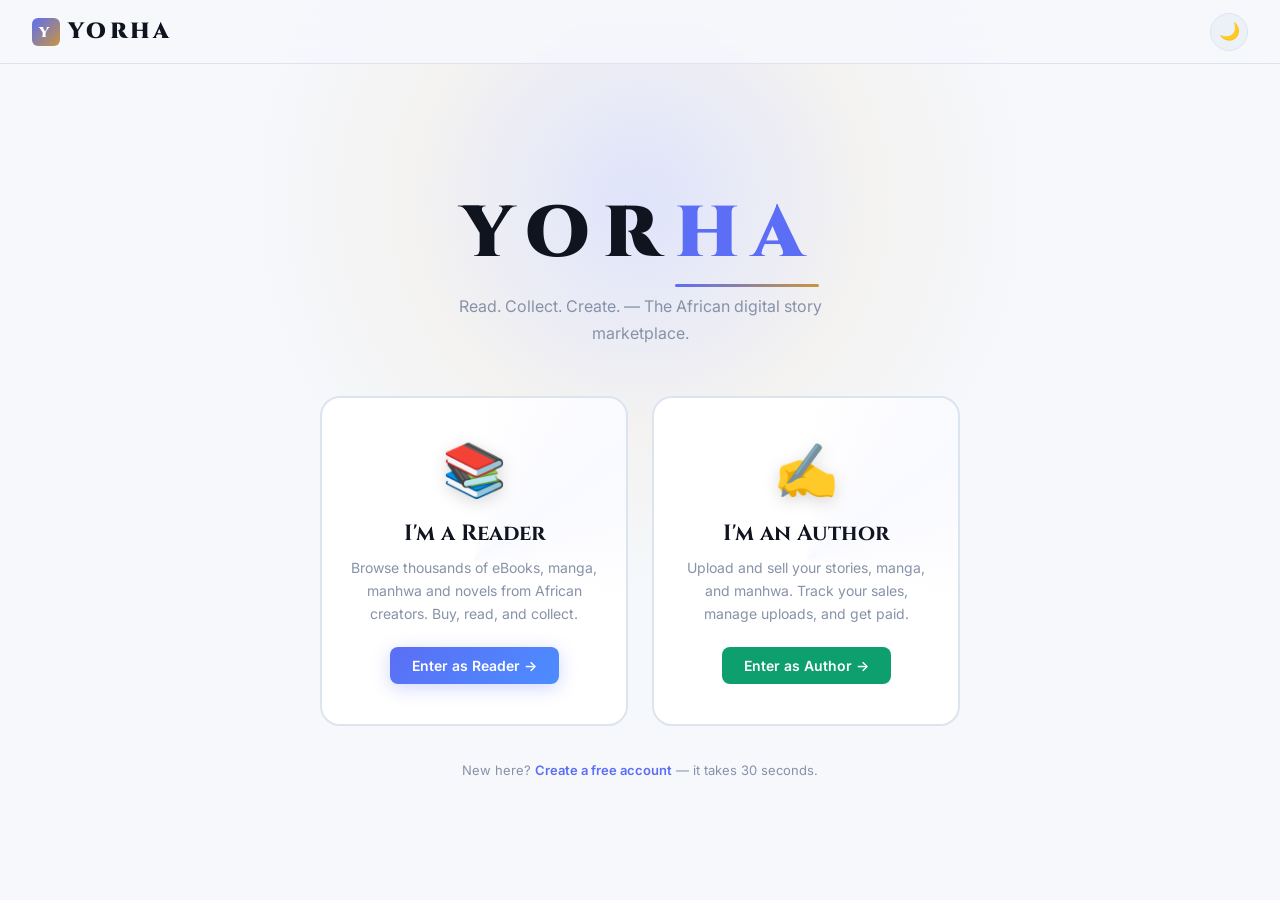
==== commit e439f78c: "debuged the files with mimo and added images" ====
--- a/index.html
+++ b/index.html
@@ -1,10 +1,6 @@
 <!DOCTYPE html>
 <html lang="en">
 <head>
-  <script>
-    window.addEventListener('error', e => alert('JS ERROR: ' + e.message + '\n' + e.filename + ':' + e.lineno));
-    window.addEventListener('unhandledrejection', e => alert('PROMISE ERROR: ' + (e.reason?.message || e.reason)));
-  </script>
   <meta charset="UTF-8" />
   <meta name="viewport" content="width=device-width, initial-scale=1.0" />
   <title>Yorha — Read. Collect. Create.</title>
@@ -51,6 +47,12 @@
 ════════════════════════════════ -->
 <div class="page auth-page-wrap" id="page-reader-auth">
   <div class="auth-left">
+    <div class="auth-deco auth-deco-book"></div>
+    <div class="auth-deco auth-deco-book"></div>
+    <div class="auth-deco auth-deco-book"></div>
+    <div class="auth-deco auth-deco-circle"></div>
+    <div class="auth-deco auth-deco-circle"></div>
+    <div class="auth-deco-reader">📖</div>
     <div class="auth-brand">
       <div class="auth-brand-icon">📚</div>
       <div class="auth-brand-logo">YORHA</div>
@@ -64,6 +66,11 @@
       <div class="auth-title">Welcome, Reader.</div>
       <div class="auth-sub">Sign in to your reading account.</div>
       <div id="google-btn-reader" style="display:flex;justify-content:center;margin-bottom:14px;"></div>
+      <div class="auth-divider"><span>or sign in with email</span></div>
+      <div class="form-group"><label class="form-label">Email</label><input class="form-input" type="email" placeholder="you@example.com"/></div>
+      <div class="form-group"><label class="form-label">Password</label><input class="form-input" type="password" placeholder="••••••••"/></div>
+      <button class="btn btn-primary" style="width:100%;padding:13px;font-size:15px;" onclick="readerLogin()">Sign In</button>
+      <div style="text-align:right;margin-top:10px;"><a onclick="showForgotPassword('reader')" style="font-size:13px;color:var(--text3);cursor:pointer;">Forgot password?</a></div>
       <div class="auth-switch">No account? <a onclick="toggleReaderAuth()">Create one →</a></div>
     </div>
     <div class="auth-form-box" id="reader-register-box" style="display:none;">
@@ -71,7 +78,13 @@
       <div class="auth-title">Join as a Reader.</div>
       <div class="auth-sub">Create your free reading account.</div>
       <div id="google-btn-reader-register" style="display:flex;justify-content:center;margin-bottom:14px;"></div>
-      <div style="font-size:12px;color:var(--text3);margin-bottom:10px;text-align:center;">By creating an account, you agree to our <a href="terms.html" target="_blank" style="color:var(--purple);">Terms</a> and <a href="privacy.html" target="_blank" style="color:var(--purple);">Privacy Policy</a>.</div>
+      <div class="auth-divider"><span>or sign up with email</span></div>
+      <div class="form-group"><label class="form-label">Name</label><input class="form-input" type="text" placeholder="Your name"/></div>
+      <div class="form-group"><label class="form-label">Email</label><input class="form-input" type="email" placeholder="you@example.com"/></div>
+      <div class="form-group"><label class="form-label">Password</label><input class="form-input" type="password" placeholder="Min 8 characters"/></div>
+      <div class="form-group"><label class="form-label">Confirm Password</label><input class="form-input" type="password" placeholder="Repeat password"/></div>
+      <button class="btn btn-primary" style="width:100%;padding:13px;font-size:15px;" onclick="readerRegister()">Create Account</button>
+      <div style="font-size:12px;color:var(--text3);margin-top:12px;text-align:center;">By creating an account, you agree to our <a href="terms.html" target="_blank" style="color:var(--purple);">Terms</a> and <a href="privacy.html" target="_blank" style="color:var(--purple);">Privacy Policy</a>.</div>
       <div class="auth-switch">Have an account? <a onclick="toggleReaderAuth()">Sign in →</a></div>
     </div>
     <div class="auth-form-box" id="reader-check-email-box" style="display:none;text-align:center;">
@@ -90,6 +103,12 @@
 ════════════════════════════════ -->
 <div class="page auth-page-wrap" id="page-author-auth">
   <div class="auth-left green-side">
+    <div class="auth-deco auth-deco-book"></div>
+    <div class="auth-deco auth-deco-book"></div>
+    <div class="auth-deco auth-deco-book"></div>
+    <div class="auth-deco auth-deco-circle"></div>
+    <div class="auth-deco auth-deco-circle"></div>
+    <div class="auth-deco-reader">✍️</div>
     <div class="auth-brand">
       <div class="auth-brand-icon">✍️</div>
       <div class="auth-brand-logo">YORHA</div>
@@ -103,6 +122,11 @@
       <div class="auth-title">Author Sign In.</div>
       <div class="auth-sub">Access your creator dashboard.</div>
       <div id="google-btn-author" style="display:flex;justify-content:center;margin-bottom:14px;"></div>
+      <div class="auth-divider"><span>or sign in with email</span></div>
+      <div class="form-group"><label class="form-label">Email</label><input class="form-input" type="email" placeholder="you@example.com"/></div>
+      <div class="form-group"><label class="form-label">Password</label><input class="form-input" type="password" placeholder="••••••••"/></div>
+      <button class="btn btn-green" style="width:100%;padding:13px;font-size:15px;" onclick="authorLogin()">Sign In</button>
+      <div style="text-align:right;margin-top:10px;"><a onclick="showForgotPassword('author')" style="font-size:13px;color:var(--text3);cursor:pointer;">Forgot password?</a></div>
       <div class="auth-switch">New author? <a onclick="toggleAuthorAuth()" style="color:var(--green);">Apply to sell →</a></div>
     </div>
     <div class="auth-form-box" id="author-register-box" style="display:none;">
@@ -110,7 +134,14 @@
       <div class="auth-title">Become an Author.</div>
       <div class="auth-sub">Create your creator account on Yorha.</div>
       <div id="google-btn-author-register" style="display:flex;justify-content:center;margin-bottom:14px;"></div>
-      <div style="font-size:12px;color:var(--text3);margin-bottom:10px;text-align:center;">By creating an account, you agree to our <a href="terms.html" target="_blank" style="color:var(--green);">Terms</a> and <a href="privacy.html" target="_blank" style="color:var(--green);">Privacy Policy</a>.</div>
+      <div class="auth-divider"><span>or sign up with email</span></div>
+      <div class="form-group"><label class="form-label">Name</label><input class="form-input" type="text" placeholder="Your name"/></div>
+      <div class="form-group"><label class="form-label">Email</label><input class="form-input" type="email" placeholder="you@example.com"/></div>
+      <div class="form-group"><label class="form-label">Password</label><input class="form-input" type="password" placeholder="Min 8 characters"/></div>
+      <div class="form-group"><label class="form-label">Content Type</label><select class="form-select"><option>Manga</option><option>Manhwa</option><option>eBook</option><option>Novel</option><option>Short Story</option></select></div>
+      <div class="form-group"><label class="form-label">Bio (optional)</label><textarea class="form-textarea" placeholder="Tell readers about yourself..."></textarea></div>
+      <button class="btn btn-green" style="width:100%;padding:13px;font-size:15px;" onclick="authorRegister()">Create Author Account</button>
+      <div style="font-size:12px;color:var(--text3);margin-top:12px;text-align:center;">By creating an account, you agree to our <a href="terms.html" target="_blank" style="color:var(--green);">Terms</a> and <a href="privacy.html" target="_blank" style="color:var(--green);">Privacy Policy</a>.</div>
       <div class="auth-switch">Already registered? <a onclick="toggleAuthorAuth()" style="color:var(--green);">Sign in →</a></div>
     </div>
     <div class="auth-form-box" id="author-check-email-box" style="display:none;text-align:center;">
@@ -132,6 +163,7 @@
     <li><a onclick="showPage('reader-home')" id="rnav-home" class="active">Home</a></li>
     <li><a onclick="showPage('reader-store')" id="rnav-store">Store</a></li>
     <li><a onclick="showPage('reader-library')" id="rnav-library">My Library</a></li>
+    <li><a onclick="showPage('reader-wishlist')" id="rnav-wishlist">Wishlist</a></li>
     <li class="nav-notif-item"><div class="notif-bell-wrap">
       <button class="notif-bell" onclick="toggleNotifPanel(this)" aria-label="Notifications">
         <svg width="18" height="18" viewBox="0 0 24 24" fill="none" stroke="currentColor" stroke-width="2">
@@ -155,6 +187,7 @@
   <div class="nav-right">
     <span class="role-pill role-reader">Reader</span>
     <button class="theme-toggle" onclick="toggleTheme()">🌙</button>
+    <button id="admin-link-reader" class="btn btn-ghost" style="font-size:13px;padding:8px 14px;display:none;" onclick="window.location.href='admin-dashboard.html'">Admin</button>
     <button class="btn btn-ghost" style="font-size:13px;padding:8px 14px;" onclick="showPage('reader-settings')">Settings</button>
     <button class="btn btn-ghost" style="font-size:13px;padding:8px 14px;" onclick="logout()">Sign Out</button>
   </div>
@@ -193,6 +226,7 @@
   <div class="nav-right">
     <span class="role-pill role-author">Author</span>
     <button class="theme-toggle" onclick="toggleTheme()">🌙</button>
+    <button id="admin-link-author" class="btn btn-ghost" style="font-size:13px;padding:8px 14px;display:none;" onclick="window.location.href='admin-dashboard.html'">Admin</button>
     <button class="btn btn-ghost" style="font-size:13px;padding:8px 14px;" onclick="showAPanel('settings')">Settings</button>
     <button class="btn btn-ghost" style="font-size:13px;padding:8px 14px;" onclick="logout()">Sign Out</button>
   </div>
@@ -238,21 +272,21 @@
   <section class="section section-alt">
     <div class="section-header"><div><div class="section-label">Platform</div><h2 class="section-title">How Yorha Works</h2></div></div>
     <div class="grid-3" style="gap:24px;">
-      <div style="background:var(--card);border:1px solid var(--border);border-radius:var(--radius);padding:30px 22px;">
-        <div style="font-family:'Cinzel',serif;font-size:52px;font-weight:900;color:var(--border);margin-bottom:12px;">01</div>
-        <div style="font-size:26px;margin-bottom:9px;">🔍</div>
+      <div class="how-card">
+        <div class="how-num">01</div>
+        <div style="font-size:28px;margin-bottom:12px;">🔍</div>
         <div style="font-size:16px;font-weight:700;color:var(--text);margin-bottom:7px;">Browse &amp; Discover</div>
         <div style="font-size:14px;line-height:1.65;color:var(--text2);">Search by genre, type, or creator. Filter by price, rating, or language.</div>
       </div>
-      <div style="background:var(--card);border:1px solid var(--border);border-radius:var(--radius);padding:30px 22px;">
-        <div style="font-family:'Cinzel',serif;font-size:52px;font-weight:900;color:var(--border);margin-bottom:12px;">02</div>
-        <div style="font-size:26px;margin-bottom:9px;">💳</div>
+      <div class="how-card">
+        <div class="how-num">02</div>
+        <div style="font-size:28px;margin-bottom:12px;">💳</div>
         <div style="font-size:16px;font-weight:700;color:var(--text);margin-bottom:7px;">Purchase Securely</div>
         <div style="font-size:14px;line-height:1.65;color:var(--text2);">Pay via Paystack or card. One-time purchase — no subscriptions needed.</div>
       </div>
-      <div style="background:var(--card);border:1px solid var(--border);border-radius:var(--radius);padding:30px 22px;">
-        <div style="font-family:'Cinzel',serif;font-size:52px;font-weight:900;color:var(--border);margin-bottom:12px;">03</div>
-        <div style="font-size:26px;margin-bottom:9px;">📖</div>
+      <div class="how-card">
+        <div class="how-num">03</div>
+        <div style="font-size:28px;margin-bottom:12px;">📖</div>
         <div style="font-size:16px;font-weight:700;color:var(--text);margin-bottom:7px;">Read Anywhere</div>
         <div style="font-size:14px;line-height:1.65;color:var(--text2);">Read in browser or download. Your library follows you anywhere.</div>
       </div>
@@ -342,7 +376,6 @@
         <div class="product-cover-lg cover-2" id="pdetail-cover">⚔️</div>
         <div style="margin-top:16px;display:flex;flex-direction:column;gap:10px;">
           <button class="btn btn-primary pdetail-buy-btn" style="width:100%;padding:13px;font-size:15px;">Purchase — ₦2,000</button>
-          <button class="btn btn-ghost" style="width:100%;padding:13px;font-size:15px;" onclick="showPage('reader-readview')">Read Preview (Ch.1 Free)</button>
         </div>
         <div class="product-info-grid" style="margin-top:18px;">
           <div class="info-item"><div class="info-label">Type</div><div class="info-val" id="pdetail-info-type">Manga</div></div>
@@ -372,8 +405,7 @@
         </div>
         <div style="display:flex;gap:12px;flex-wrap:wrap;">
           <button class="btn btn-primary pdetail-buy-btn" style="padding:13px 28px;font-size:15px;">Buy Now</button>
-          <button class="btn btn-ghost" style="padding:13px 28px;font-size:15px;" onclick="showPage('reader-readview')">Read Preview →</button>
-          <button class="btn btn-ghost" style="padding:13px;font-size:18px;" title="Wishlist">♡</button>
+          <button class="btn btn-ghost" id="pdetail-wishlist-btn" style="padding:13px;font-size:18px;" title="Wishlist" onclick="toggleWishlist(SELECTED_PRODUCT._id)">♡</button>
         </div>
         <div style="margin-top:38px;padding-top:32px;border-top:1px solid var(--border);">
           <h3 style="font-family:'Cinzel',serif;font-size:18px;font-weight:700;color:var(--text);margin-bottom:18px;">Reviews</h3>
@@ -396,7 +428,7 @@
     <div class="success-title">Purchase Complete!</div>
     <p class="success-sub" id="success-message">Your purchase has been added to your library. You can start reading right now — enjoy!</p>
     <div style="display:flex;gap:14px;flex-wrap:wrap;justify-content:center;">
-      <button class="btn btn-primary" style="padding:13px 28px;font-size:15px;" onclick="showPage('reader-readview')">Start Reading →</button>
+      <button class="btn btn-primary" style="padding:13px 28px;font-size:15px;" onclick="openReader(SELECTED_PRODUCT._id)">Start Reading →</button>
       <button class="btn btn-ghost" style="padding:13px 28px;font-size:15px;" onclick="showPage('reader-library')">Go to My Library</button>
     </div>
   </div>
@@ -440,57 +472,6 @@
 </div>
 
 <!-- ════════════════════════════════
-     READER — READ VIEW
-════════════════════════════════ -->
-<div class="page padtop" id="page-reader-readview">
-  <div class="reader-topbar">
-    <button class="btn btn-ghost" onclick="showPage('reader-product')" style="font-size:12px;padding:6px 12px;">← Back</button>
-    <span class="reader-title" id="readview-title">—</span>
-    <span class="reader-chapter">Sample Preview</span>
-    <div class="chapter-nav">
-      <button class="ch-btn" disabled>‹ Prev</button>
-      <select class="sort-select" style="width:auto;padding:6px 12px;font-size:13px;" disabled>
-        <option>Sample Preview</option>
-      </select>
-      <button class="ch-btn" disabled>Next ›</button>
-    </div>
-  </div>
-  <div class="reader-content">
-    <div style="margin-bottom:20px;padding:12px 16px;background:var(--tag-bg);border:1px solid var(--border);border-radius:var(--radius-sm);font-size:13px;color:var(--text3);text-align:center;">
-      📖 In-app chapter-by-chapter reading is coming soon. The text below is a sample of what that experience will look like — after purchase, use the <strong style="color:var(--text);">Download</strong> button in your Library to get the real, complete file.
-    </div>
-    <div class="reader-chapter-title">Sample Preview</div>
-    <div class="reader-text">
-      <p>The sky above Akaland had not been blue for seven years.</p>
-      <p>Kael remembered the last time he had seen it — standing at the edge of his father's forge, watching the light turn strange and thin before the first cracks appeared in the Veil. He had been fifteen. He had not yet learned to be afraid.</p>
-      <p>Now he was twenty-two, and fear had become his most practiced skill.</p>
-      <p>He moved through the ruins of the outer market with the practiced silence of someone who had spent years learning how to be invisible. The morning fog clung low to the broken stones, thick enough that his breath disappeared into it two feet from his face. Somewhere ahead, a torch guttered against the wind.</p>
-      <p>The mark on his forearm burned.</p>
-      <p>He pressed his palm against it, feeling the raised lines of the Void's sigil pulse beneath his skin like a second heartbeat. It had been quiet for three weeks — long enough that he had almost started to believe it was finally dormant. He should have known better. The Void was never quiet without reason.</p>
-      <p>Something was coming.</p>
-      <p>He stopped walking. Around him the ruins stretched in every direction, the bones of what had once been the empire's most prosperous trade city. Before the Veil cracked. Before the Hollow poured through.</p>
-      <p>"You're going the wrong way."</p>
-      <p>The voice came from above him. He didn't draw his blade. Instead he stepped back, putting a crumbled wall between himself and the direction of the voice, and waited.</p>
-      <p>A girl dropped from the top of the wall. She landed in a crouch, then straightened, and looked at him with the flat, assessing expression of someone who had decided within seconds whether or not to trust him.</p>
-      <p>"The eastern gate collapsed two months ago," she said. "If you're heading to the Warden's post, you need to go north, past the old granary."</p>
-      <p>"I know where the Warden's post is."</p>
-      <p>"Then why were you walking toward a dead end?"</p>
-      <p>Kael looked at her for a long moment. She was young — younger than him — with the kind of wariness in her eyes that came from spending too much time in the outer provinces.</p>
-      <p>"Because," he said, "whatever is in that direction just woke up my mark. And I want to see it before it sees me."</p>
-      <p>Her expression shifted. Not fear — something more complicated. Recognition, maybe. Or the beginning of the specific kind of dread that came from understanding exactly what kind of trouble you had just walked into.</p>
-      <p>She looked at his forearm. At the mark, still faintly glowing through the fabric of his sleeve.</p>
-      <p>"You're a Slayer," she said.</p>
-      <p>"I was," Kael said. "Come on. If it's a large one, I'll need a second pair of eyes."</p>
-    </div>
-    <div style="margin-top:44px;padding:24px;background:var(--bg3);border-radius:var(--radius);border:1px solid var(--border);text-align:center;">
-      <div style="font-family:'Cinzel',serif;font-size:17px;font-weight:700;color:var(--text);margin-bottom:7px;">End of Sample Preview</div>
-      <p style="font-size:14px;color:var(--text3);margin-bottom:16px;">Purchase to get instant access to the complete file.</p>
-      <button class="btn btn-primary" id="readview-buy-btn" style="padding:11px 26px;" onclick="showPage('reader-checkout')">Buy Full Volume</button>
-    </div>
-  </div>
-</div>
-
-<!-- ════════════════════════════════
      READER — MY LIBRARY
 ════════════════════════════════ -->
 <div class="page padtop" id="page-reader-library">
@@ -514,6 +495,16 @@
   </div>
 </div>
 
+<div class="page padtop" id="page-reader-wishlist">
+  <div class="library-page">
+    <div class="library-title">Wishlist</div>
+    <p class="library-sub">Stories you've saved to read later.</p>
+    <div class="library-grid" id="wishlist-grid">
+      <div style="grid-column:1/-1;padding:40px;text-align:center;color:var(--text3);">Loading…</div>
+    </div>
+  </div>
+</div>
+
 <div class="page padtop" id="page-notifications">
   <div class="library-page" style="max-width:640px;">
     <div class="library-title">Notifications</div>
@@ -524,7 +515,7 @@
 </div>
 
 <div class="page padtop" id="page-reader-settings">
-  <div class="library-page" style="max-width:640px;">
+  <div class="library-page">
     <div class="library-title">Settings</div>
     <p class="library-sub">Manage your profile, password, and account.</p>
 
--- a/style.css
+++ b/style.css
@@ -90,6 +90,11 @@
   transition: background .3s, color .3s;
   min-height: 100vh;
   overflow-x: hidden;
+  scroll-behavior: smooth;
+}
+
+html {
+  scroll-behavior: smooth;
 }
 
 ::-webkit-scrollbar {
@@ -125,12 +130,22 @@
 @keyframes fadeUp {
   from {
     opacity: 0;
-    transform: translateY(18px);
+    transform: translateY(20px);
   }
   to {
     opacity: 1;
     transform: translateY(0);
   }
+}
+
+@keyframes fadeIn {
+  from { opacity: 0; }
+  to { opacity: 1; }
+}
+
+@keyframes slideInRight {
+  from { opacity: 0; transform: translateX(20px); }
+  to { opacity: 1; transform: translateX(0); }
 }
 
 /* ── BUTTONS ── */
@@ -152,11 +167,27 @@
   background: linear-gradient(135deg, var(--purple), #4C8DFF);
   color: #fff;
   box-shadow: 0 4px 18px rgba(91, 110, 245, .28);
+  position: relative;
+  overflow: hidden;
+}
+.btn-primary::before {
+  content: '';
+  position: absolute;
+  inset: 0;
+  background: linear-gradient(135deg, rgba(255,255,255,.15), transparent);
+  opacity: 0;
+  transition: opacity .2s;
 }
 .btn-primary:hover {
-  opacity: .92;
-  transform: translateY(-1px);
-  box-shadow: 0 6px 22px rgba(91, 110, 245, .38);
+  transform: translateY(-2px);
+  box-shadow: 0 8px 28px rgba(91, 110, 245, .4);
+}
+.btn-primary:hover::before {
+  opacity: 1;
+}
+.btn-primary:active {
+  transform: translateY(0);
+  box-shadow: 0 2px 10px rgba(91, 110, 245, .3);
 }
 
 .btn-ghost {
@@ -215,6 +246,8 @@
 .form-select:focus,
 .form-textarea:focus {
   border-color: var(--purple);
+  box-shadow: 0 0 0 3px rgba(91, 110, 245, .12);
+  outline: none;
 }
 
 .form-textarea {
@@ -287,10 +320,30 @@
   color: var(--text2);
   cursor: pointer;
   transition: color .2s;
-}
-.nav-links a:hover,
+  position: relative;
+  padding-bottom: 2px;
+}
+.nav-links a::after {
+  content: '';
+  position: absolute;
+  bottom: -2px;
+  left: 0;
+  width: 0;
+  height: 2px;
+  background: var(--purple);
+  border-radius: 1px;
+  transition: width .25s cubic-bezier(.4,0,.2,1);
+}
+.nav-links a:hover {
+  color: var(--purple);
+}
+.nav-links a:hover::after,
+.nav-links a.active::after {
+  width: 100%;
+}
 .nav-links a.active {
   color: var(--purple);
+  font-weight: 600;
 }
 
 .nav-right {
@@ -310,10 +363,12 @@
   align-items: center;
   justify-content: center;
   font-size: 17px;
-  transition: all .2s;
+  transition: all .3s cubic-bezier(.4,0,.2,1);
 }
 .theme-toggle:hover {
   border-color: var(--purple);
+  transform: rotate(20deg) scale(1.05);
+  box-shadow: 0 2px 8px rgba(91,110,245,.2);
 }
 
 .role-pill {
@@ -348,11 +403,13 @@
   border-radius: 100px;
   font-size: 11px;
   font-weight: 600;
+  transition: all .2s;
 }
 
 .status-live {
   background: rgba(16, 185, 129, .15);
   color: #10B981;
+  box-shadow: 0 0 0 1px rgba(16, 185, 129, .2);
 }
 
 .status-draft {
@@ -363,6 +420,7 @@
 .status-review {
   background: rgba(245, 158, 11, .15);
   color: #F59E0B;
+  box-shadow: 0 0 0 1px rgba(245, 158, 11, .2);
 }
 
 .date-badge {
@@ -388,6 +446,16 @@
   text-transform: uppercase;
   color: var(--purple);
   margin-bottom: 8px;
+  display: inline-flex;
+  align-items: center;
+  gap: 8px;
+}
+.section-label::before {
+  content: '';
+  width: 18px;
+  height: 2px;
+  background: var(--purple);
+  border-radius: 1px;
 }
 
 .section-title {
@@ -395,6 +463,7 @@
   font-size: 30px;
   font-weight: 700;
   color: var(--text);
+  position: relative;
 }
 
 .section-header {
@@ -421,13 +490,18 @@
   background: var(--bg2);
   color: var(--text2);
   cursor: pointer;
-  transition: all .2s;
-}
-.cat-pill:hover,
+  transition: all .25s cubic-bezier(.4,0,.2,1);
+}
+.cat-pill:hover {
+  border-color: var(--purple);
+  color: var(--purple);
+  background: rgba(91,110,245,.06);
+}
 .cat-pill.active {
-  background: var(--purple);
+  background: linear-gradient(135deg, var(--purple), #4C8DFF);
   color: #fff;
-  border-color: var(--purple);
+  border-color: transparent;
+  box-shadow: 0 2px 10px rgba(91,110,245,.25);
 }
 
 /* ── PRODUCT GRID ── */
@@ -443,13 +517,27 @@
   border: 1px solid var(--border);
   overflow: hidden;
   cursor: pointer;
-  transition: all .25s;
+  transition: all .3s cubic-bezier(.4,0,.2,1);
   min-width: 0;
+  position: relative;
+}
+.product-card::after {
+  content: '';
+  position: absolute;
+  inset: 0;
+  background: linear-gradient(135deg, rgba(91,110,245,.05), transparent);
+  opacity: 0;
+  transition: opacity .3s;
+  pointer-events: none;
+  border-radius: inherit;
 }
 .product-card:hover {
-  transform: translateY(-4px);
-  box-shadow: var(--shadow-lg);
+  transform: translateY(-6px);
+  box-shadow: 0 12px 36px rgba(91,110,245,.15), var(--shadow-lg);
   border-color: var(--purple);
+}
+.product-card:hover::after {
+  opacity: 1;
 }
 
 .pcard-cover {
@@ -460,6 +548,11 @@
   justify-content: center;
   font-size: 46px;
   position: relative;
+  overflow: hidden;
+  transition: transform .3s;
+}
+.product-card:hover .pcard-cover {
+  transform: scale(1.02);
 }
 
 .pcard-badge {
@@ -579,6 +672,17 @@
   background: var(--bg2);
   border-top: 1px solid var(--border);
   padding: 44px 64px 28px;
+  position: relative;
+}
+footer::before {
+  content: '';
+  position: absolute;
+  top: 0;
+  left: 0;
+  right: 0;
+  height: 2px;
+  background: linear-gradient(90deg, transparent, var(--purple), var(--ember), transparent);
+  opacity: .4;
 }
 
 .footer-grid {
@@ -611,10 +715,11 @@
   color: var(--text3);
   margin-bottom: 9px;
   cursor: pointer;
-  transition: color .2s;
+  transition: color .2s, transform .2s;
 }
 .footer-col a:hover {
   color: var(--purple);
+  transform: translateX(4px);
 }
 
 .footer-bottom {
@@ -646,13 +751,18 @@
   top: -200px;
   left: 50%;
   transform: translateX(-50%);
-  width: 700px;
-  height: 700px;
-  background: radial-gradient(circle, rgba(91, 110, 245, .13) 0%, transparent 70%);
+  width: 800px;
+  height: 800px;
+  background: radial-gradient(circle, rgba(91, 110, 245, .15) 0%, rgba(201, 150, 62, .06) 40%, transparent 70%);
   pointer-events: none;
+  animation: glowPulse 6s ease-in-out infinite;
 }
 [data-theme="dark"] .landing-glow {
-  background: radial-gradient(circle, rgba(155, 92, 246, .2) 0%, transparent 70%);
+  background: radial-gradient(circle, rgba(155, 92, 246, .22) 0%, rgba(227, 181, 103, .08) 40%, transparent 70%);
+}
+@keyframes glowPulse {
+  0%, 100% { opacity: 1; transform: translateX(-50%) scale(1); }
+  50% { opacity: .7; transform: translateX(-50%) scale(1.05); }
 }
 
 .landing-inner {
@@ -669,15 +779,36 @@
   letter-spacing: .2em;
   color: var(--text);
   margin-bottom: 10px;
+  position: relative;
 }
 .landing-logo span {
   color: var(--purple);
+  position: relative;
+}
+.landing-logo span::after {
+  content: '';
+  position: absolute;
+  bottom: -4px;
+  left: 0;
+  right: 0;
+  height: 3px;
+  background: linear-gradient(90deg, var(--purple), var(--ember));
+  border-radius: 2px;
+  animation: logoUnderline 3s ease-in-out infinite;
+}
+@keyframes logoUnderline {
+  0%, 100% { opacity: .6; transform: scaleX(1); }
+  50% { opacity: 1; transform: scaleX(1.05); }
 }
 
 .landing-tag {
   font-size: 16px;
   color: var(--text3);
   margin-bottom: 48px;
+  max-width: 420px;
+  margin-left: auto;
+  margin-right: auto;
+  line-height: 1.7;
 }
 
 .landing-cards {
@@ -694,7 +825,7 @@
   padding: 40px 28px;
   cursor: pointer;
   background: var(--card);
-  transition: all .25s;
+  transition: all .3s cubic-bezier(.4,0,.2,1);
   text-align: center;
   position: relative;
   overflow: hidden;
@@ -705,21 +836,40 @@
   inset: 0;
   background: linear-gradient(135deg, var(--purple), #3A66D8);
   opacity: 0;
-  transition: opacity .25s;
+  transition: opacity .3s;
+}
+.role-card::after {
+  content: '';
+  position: absolute;
+  top: -50%;
+  left: -50%;
+  width: 200%;
+  height: 200%;
+  background: conic-gradient(from 0deg, transparent, rgba(91,110,245,.04), transparent 30%);
+  animation: cardShimmer 8s linear infinite;
+  pointer-events: none;
 }
 .role-card:hover {
   border-color: var(--purple);
-  transform: translateY(-4px);
-  box-shadow: var(--shadow-lg);
+  transform: translateY(-6px);
+  box-shadow: 0 12px 40px rgba(91,110,245,.18), var(--shadow-lg);
 }
 .role-card:hover::before {
-  opacity: .06;
+  opacity: .08;
+}
+@keyframes cardShimmer {
+  to { transform: rotate(360deg); }
 }
 .role-card .rc-icon {
-  font-size: 48px;
-  margin-bottom: 16px;
+  font-size: 52px;
+  margin-bottom: 18px;
   position: relative;
   z-index: 1;
+  filter: drop-shadow(0 4px 8px rgba(0,0,0,.15));
+  transition: transform .3s;
+}
+.role-card:hover .rc-icon {
+  transform: scale(1.1) translateY(-2px);
 }
 .role-card .rc-title {
   font-family: 'Cinzel', serif;
@@ -787,6 +937,83 @@
   left: -10px;
   white-space: nowrap;
 }
+.auth-left::after {
+  content: '';
+  position: absolute;
+  top: -120px;
+  right: -120px;
+  width: 350px;
+  height: 350px;
+  background: radial-gradient(circle, rgba(255,255,255,.08) 0%, transparent 70%);
+  border-radius: 50%;
+  pointer-events: none;
+}
+
+/* Floating decorative book shapes on auth panels */
+.auth-deco {
+  position: absolute;
+  pointer-events: none;
+  z-index: 0;
+}
+.auth-deco-book {
+  width: 80px;
+  height: 110px;
+  border-radius: 4px 12px 12px 4px;
+  background: rgba(255,255,255,.08);
+  border: 1px solid rgba(255,255,255,.12);
+  animation: floatBook 6s ease-in-out infinite;
+}
+.auth-deco-book:nth-child(1) { top: 15%; left: 10%; animation-delay: 0s; transform: rotate(-8deg); }
+.auth-deco-book:nth-child(2) { top: 55%; right: 8%; width: 65px; height: 90px; animation-delay: 1.5s; transform: rotate(5deg); background: rgba(255,255,255,.06); }
+.auth-deco-book:nth-child(3) { bottom: 18%; left: 15%; width: 55px; height: 75px; animation-delay: 3s; transform: rotate(-3deg); background: rgba(255,255,255,.05); }
+.auth-deco-circle {
+  width: 120px;
+  height: 120px;
+  border-radius: 50%;
+  border: 1px solid rgba(255,255,255,.1);
+  animation: floatBook 8s ease-in-out infinite reverse;
+}
+.auth-deco-circle:nth-child(4) { top: 8%; right: 15%; }
+.auth-deco-circle:nth-child(5) { bottom: 10%; right: 20%; width: 80px; height: 80px; animation-delay: 2s; }
+
+/* Stacked book icon in center */
+.auth-deco-stack {
+  position: absolute;
+  bottom: 22%;
+  left: 50%;
+  transform: translateX(-50%);
+  display: flex;
+  flex-direction: column;
+  align-items: center;
+  gap: 4px;
+  opacity: .15;
+}
+.auth-deco-stack .stack-book {
+  height: 10px;
+  border-radius: 3px;
+  background: #fff;
+}
+.auth-deco-stack .stack-book:nth-child(1) { width: 70px; }
+.auth-deco-stack .stack-book:nth-child(2) { width: 60px; }
+.auth-deco-stack .stack-book:nth-child(3) { width: 75px; }
+.auth-deco-stack .stack-book:nth-child(4) { width: 55px; }
+
+/* Reading figure silhouette */
+.auth-deco-reader {
+  position: absolute;
+  bottom: 30%;
+  left: 50%;
+  transform: translateX(-50%);
+  opacity: .07;
+  font-size: 120px;
+  line-height: 1;
+  animation: floatBook 7s ease-in-out infinite;
+}
+
+@keyframes floatBook {
+  0%, 100% { transform: translateY(0) rotate(var(--rot, 0deg)); }
+  50% { transform: translateY(-12px) rotate(var(--rot, 0deg)); }
+}
 
 .auth-brand {
   text-align: center;
@@ -872,6 +1099,27 @@
   color: var(--purple);
   cursor: pointer;
   font-weight: 600;
+}
+
+/* ── AUTH DIVIDER ── */
+.auth-divider {
+  display: flex;
+  align-items: center;
+  gap: 14px;
+  margin: 18px 0;
+}
+.auth-divider::before,
+.auth-divider::after {
+  content: '';
+  flex: 1;
+  height: 1px;
+  background: var(--border);
+}
+.auth-divider span {
+  font-size: 12px;
+  color: var(--text3);
+  white-space: nowrap;
+  letter-spacing: 0.02em;
 }
 
 .auth-error {
@@ -915,6 +1163,9 @@
   overflow: hidden;
   box-sizing: border-box;
   width: 100%;
+  background-image: radial-gradient(circle at 1px 1px, var(--border) 1px, transparent 0);
+  background-size: 40px 40px;
+  background-position: center;
 }
 .hero::before {
   content: '';
@@ -925,6 +1176,7 @@
   height: 600px;
   background: radial-gradient(circle, rgba(91, 110, 245, .12) 0%, transparent 70%);
   pointer-events: none;
+  z-index: 0;
 }
 [data-theme="dark"] .hero::before {
   background: radial-gradient(circle, rgba(155, 92, 246, .18) 0%, transparent 70%);
@@ -944,12 +1196,19 @@
   background: var(--tag-bg);
   border-radius: 100px;
   border: 1px solid var(--border);
+  position: relative;
+  z-index: 1;
 }
 .hero-eyebrow span {
   width: 6px;
   height: 6px;
   border-radius: 50%;
   background: var(--purple);
+  animation: pulse 2s ease-in-out infinite;
+}
+@keyframes pulse {
+  0%, 100% { opacity: 1; transform: scale(1); }
+  50% { opacity: .5; transform: scale(1.3); }
 }
 
 .hero-title {
@@ -959,10 +1218,24 @@
   line-height: 1.08;
   color: var(--text);
   margin-bottom: 16px;
+  position: relative;
+  z-index: 1;
 }
 .hero-title em {
   font-style: normal;
   color: var(--purple);
+  position: relative;
+}
+.hero-title em::after {
+  content: '';
+  position: absolute;
+  bottom: 2px;
+  left: 0;
+  right: 0;
+  height: 6px;
+  background: linear-gradient(90deg, var(--purple), var(--ember));
+  opacity: .2;
+  border-radius: 3px;
 }
 
 .hero-sub {
@@ -993,11 +1266,18 @@
   font-size: 26px;
   font-weight: 700;
   color: var(--text);
+  background: linear-gradient(135deg, var(--purple), var(--ember));
+  -webkit-background-clip: text;
+  -webkit-text-fill-color: transparent;
+  background-clip: text;
 }
 .stat-label {
   font-size: 12px;
   color: var(--text3);
   margin-top: 2px;
+  text-transform: uppercase;
+  letter-spacing: .06em;
+  font-weight: 500;
 }
 
 .hero-cards {
@@ -1013,9 +1293,14 @@
   width: 185px;
   border-radius: var(--radius);
   overflow: hidden;
-  box-shadow: var(--shadow-lg);
-  border: 1px solid var(--border);
+  box-shadow: 0 8px 30px rgba(0,0,0,.15), 0 2px 8px rgba(0,0,0,.1);
+  border: 1px solid rgba(255,255,255,.15);
   background: var(--card);
+  transition: transform .4s cubic-bezier(.4,0,.2,1), box-shadow .4s;
+}
+.hcard:hover {
+  box-shadow: 0 16px 50px rgba(91,110,245,.25), 0 4px 16px rgba(0,0,0,.15);
+  z-index: 10 !important;
 }
 .hcard-img {
   width: 100%;
@@ -1098,6 +1383,7 @@
 .store-header {
   padding: 44px 64px 26px;
   border-bottom: 1px solid var(--border);
+  background: linear-gradient(180deg, var(--bg) 0%, var(--bg2) 100%);
 }
 
 .store-title {
@@ -1106,6 +1392,18 @@
   font-weight: 700;
   color: var(--text);
   margin-bottom: 6px;
+  position: relative;
+  display: inline-block;
+}
+.store-title::after {
+  content: '';
+  position: absolute;
+  bottom: -4px;
+  left: 0;
+  width: 40px;
+  height: 3px;
+  background: linear-gradient(90deg, var(--purple), var(--ember));
+  border-radius: 2px;
 }
 
 .store-layout {
@@ -1149,12 +1447,28 @@
   cursor: pointer;
   font-size: 13px;
   color: var(--text2);
-  transition: all .15s;
+  transition: all .2s cubic-bezier(.4,0,.2,1);
+  position: relative;
+}
+.sidebar-option::before {
+  content: '';
+  position: absolute;
+  left: 0;
+  top: 50%;
+  transform: translateY(-50%);
+  width: 3px;
+  height: 0;
+  background: var(--purple);
+  border-radius: 2px;
+  transition: height .2s;
 }
 .sidebar-option:hover,
 .sidebar-option.active {
   background: var(--tag-bg);
   color: var(--purple);
+}
+.sidebar-option.active::before {
+  height: 60%;
 }
 .sidebar-option .dot {
   width: 7px;
@@ -1230,9 +1544,14 @@
   justify-content: center;
   font-size: 76px;
   border: 1px solid var(--border);
-  box-shadow: var(--shadow-lg);
+  box-shadow: 0 12px 40px rgba(0,0,0,.15), 0 4px 12px rgba(0,0,0,.1);
   position: sticky;
   top: 80px;
+  transition: transform .3s, box-shadow .3s;
+}
+.product-cover-lg:hover {
+  transform: translateY(-4px) scale(1.01);
+  box-shadow: 0 20px 60px rgba(91,110,245,.2), 0 8px 20px rgba(0,0,0,.15);
 }
 
 .product-type-badge {
@@ -1294,6 +1613,12 @@
   background: var(--tag-bg);
   color: var(--tag-text);
   border: 1px solid var(--border);
+  transition: all .2s;
+}
+.tag:hover {
+  background: rgba(91,110,245,.1);
+  border-color: rgba(91,110,245,.3);
+  color: var(--purple);
 }
 
 .price-lg {
@@ -1317,6 +1642,10 @@
 .info-item {
   background: var(--card);
   padding: 13px 17px;
+  transition: background .2s;
+}
+.info-item:hover {
+  background: var(--hover);
 }
 
 .info-label {
@@ -1392,13 +1721,19 @@
   padding: 13px;
   cursor: pointer;
   text-align: center;
-  transition: all .2s;
+  transition: all .25s cubic-bezier(.4,0,.2,1);
   background: var(--card);
-}
-.pay-method:hover,
+  position: relative;
+}
+.pay-method:hover {
+  border-color: var(--purple);
+  background: var(--tag-bg);
+  transform: translateY(-2px);
+}
 .pay-method.selected {
   border-color: var(--purple);
   background: var(--tag-bg);
+  box-shadow: 0 0 0 3px rgba(91,110,245,.12);
 }
 .pay-method .pm-icon {
   font-size: 22px;
@@ -1420,6 +1755,7 @@
   border: 1px solid var(--border);
   border-radius: var(--radius);
   overflow: hidden;
+  box-shadow: 0 2px 12px rgba(0,0,0,.05);
 }
 
 .order-item {
@@ -1491,6 +1827,10 @@
   color: var(--text3);
   margin-top: 14px;
   justify-content: center;
+  padding: 10px;
+  background: var(--tag-bg);
+  border-radius: var(--radius-sm);
+  border: 1px solid var(--border);
 }
 
 .purchase-success {
@@ -1510,6 +1850,12 @@
 .success-icon {
   font-size: 70px;
   margin-bottom: 18px;
+  animation: successBounce .6s cubic-bezier(.68,-.55,.27,1.55);
+}
+@keyframes successBounce {
+  0% { transform: scale(0); }
+  50% { transform: scale(1.2); }
+  100% { transform: scale(1); }
 }
 
 .success-title {
@@ -1618,6 +1964,18 @@
   font-weight: 700;
   color: var(--text);
   margin-bottom: 5px;
+  position: relative;
+  display: inline-block;
+}
+.library-title::after {
+  content: '';
+  position: absolute;
+  bottom: -4px;
+  left: 0;
+  width: 40px;
+  height: 3px;
+  background: linear-gradient(90deg, var(--purple), var(--ember));
+  border-radius: 2px;
 }
 
 .library-sub {
@@ -1638,12 +1996,29 @@
   border: 1px solid var(--border);
   overflow: hidden;
   cursor: pointer;
-  transition: all .25s;
+  transition: all .3s cubic-bezier(.4,0,.2,1);
+  position: relative;
+}
+.lib-card::before {
+  content: '';
+  position: absolute;
+  top: 0;
+  left: 0;
+  right: 0;
+  height: 3px;
+  background: linear-gradient(90deg, var(--purple), var(--ember));
+  transform: scaleX(0);
+  transition: transform .3s;
+  transform-origin: left;
+  z-index: 2;
 }
 .lib-card:hover {
-  transform: translateY(-3px);
-  box-shadow: var(--shadow-lg);
+  transform: translateY(-5px);
+  box-shadow: 0 12px 36px rgba(91,110,245,.15), var(--shadow-lg);
   border-color: var(--purple);
+}
+.lib-card:hover::before {
+  transform: scaleX(1);
 }
 
 .lib-cover {
@@ -1752,13 +2127,29 @@
   cursor: pointer;
   font-size: 14px;
   color: var(--text2);
-  transition: all .15s;
+  transition: all .2s cubic-bezier(.4,0,.2,1);
   margin-bottom: 3px;
+  position: relative;
+}
+.sidebar-nav-item::before {
+  content: '';
+  position: absolute;
+  left: 0;
+  top: 50%;
+  transform: translateY(-50%);
+  width: 3px;
+  height: 0;
+  background: var(--purple);
+  border-radius: 2px;
+  transition: height .2s;
 }
 .sidebar-nav-item:hover,
 .sidebar-nav-item.active {
   background: var(--tag-bg);
   color: var(--purple);
+}
+.sidebar-nav-item.active::before {
+  height: 60%;
 }
 .sidebar-nav-item .sni-icon {
   font-size: 16px;
@@ -1783,6 +2174,12 @@
   border: 1px solid var(--border);
   border-radius: var(--radius);
   padding: 20px;
+  transition: all .25s cubic-bezier(.4,0,.2,1);
+}
+.a-stat:hover {
+  border-color: var(--purple);
+  box-shadow: 0 4px 16px rgba(91,110,245,.1);
+  transform: translateY(-2px);
 }
 
 .a-stat-label {
@@ -1805,6 +2202,18 @@
   font-size: 12px;
   color: var(--green);
   margin-top: 5px;
+}
+
+/* GRID-2 — generic two-column layout, used in Overview/Upload/Payout/Settings */
+.grid-2 {
+  display: grid;
+  grid-template-columns: 1fr 1fr;
+}
+
+/* GRID-3 — generic three-column layout, used on landing page ("How Yorha Works") */
+.grid-3 {
+  display: grid;
+  grid-template-columns: repeat(3, 1fr);
 }
 
 /* PANELS */
@@ -1814,6 +2223,10 @@
   border-radius: var(--radius);
   margin-bottom: 24px;
   overflow: hidden;
+  transition: border-color .2s, box-shadow .2s;
+}
+.a-panel:hover {
+  border-color: rgba(91,110,245,.2);
 }
 
 .a-panel-header {
@@ -1936,9 +2349,13 @@
   justify-content: space-between;
   padding: 13px 22px;
   border-bottom: 1px solid var(--border);
+  transition: background .2s;
 }
 .earn-row:last-child {
   border-bottom: none;
+}
+.earn-row:hover {
+  background: var(--hover);
 }
 
 .earn-title {
@@ -1961,11 +2378,24 @@
 
 /* PAYOUT */
 .payout-balance {
-  background: linear-gradient(135deg, #064e3b, #10B981);
+  background: linear-gradient(135deg, #064e3b 0%, #10B981 50%, #34D399 100%);
   border-radius: var(--radius);
   padding: 28px;
   text-align: center;
   margin-bottom: 22px;
+  position: relative;
+  overflow: hidden;
+}
+.payout-balance::before {
+  content: '';
+  position: absolute;
+  top: -50%;
+  right: -30%;
+  width: 200px;
+  height: 200px;
+  background: radial-gradient(circle, rgba(255,255,255,.1) 0%, transparent 70%);
+  border-radius: 50%;
+  pointer-events: none;
 }
 
 .pb-label {
@@ -2160,6 +2590,12 @@
   .a-stats {
     grid-template-columns: 1fr;
   }
+  .grid-2 {
+    grid-template-columns: 1fr;
+  }
+  .grid-3 {
+    grid-template-columns: 1fr;
+  }
   .library-page {
     padding: 28px 22px;
   }
@@ -2462,6 +2898,11 @@
   display: flex;
   flex-direction: column;
   gap: 8px;
+  transform: translateX(100%);
+  transition: transform .3s cubic-bezier(.4,0,.2,1);
+}
+.mobile-drawer.open .mobile-drawer-panel {
+  transform: translateX(0);
 }
 .mobile-drawer-panel a,
 .mobile-drawer-panel button {
@@ -2543,6 +2984,48 @@
   gap: 24px;
 }
 
+.how-card {
+  background: var(--card);
+  border: 1px solid var(--border);
+  border-radius: var(--radius);
+  padding: 30px 22px;
+  position: relative;
+  overflow: hidden;
+  transition: all .3s cubic-bezier(.4,0,.2,1);
+}
+.how-card::before {
+  content: '';
+  position: absolute;
+  top: 0;
+  left: 0;
+  right: 0;
+  height: 3px;
+  background: linear-gradient(90deg, var(--purple), var(--ember));
+  transform: scaleX(0);
+  transition: transform .3s;
+  transform-origin: left;
+}
+.how-card:hover {
+  transform: translateY(-4px);
+  box-shadow: var(--shadow-lg);
+  border-color: var(--purple);
+}
+.how-card:hover::before {
+  transform: scaleX(1);
+}
+.how-num {
+  font-family: 'Cinzel', serif;
+  font-size: 52px;
+  font-weight: 900;
+  color: var(--border);
+  margin-bottom: 12px;
+  line-height: 1;
+  transition: color .3s;
+}
+.how-card:hover .how-num {
+  color: rgba(91,110,245,.15);
+}
+
 @media (max-width: 700px) {
   .how-it-works-grid {
     grid-template-columns: 1fr;
--- a/notifications.css
+++ b/notifications.css
@@ -10,11 +10,17 @@
 .notif-bell:hover { background: var(--hover); }
 .notif-badge {
   position: absolute; top: -2px; right: -2px;
-  background: var(--ember); color: #3A2A08;
-  font-size: 10px; font-weight: 500; line-height: 1;
-  min-width: 16px; height: 16px; border-radius: 8px;
+  background: linear-gradient(135deg, #EF4444, #DC2626); color: #fff;
+  font-size: 10px; font-weight: 600; line-height: 1;
+  min-width: 18px; height: 18px; border-radius: 9px;
   display: flex; align-items: center; justify-content: center;
-  padding: 0 3px;
+  padding: 0 4px;
+  box-shadow: 0 2px 6px rgba(239,68,68,.4);
+  animation: badgePulse 2s ease-in-out infinite;
+}
+@keyframes badgePulse {
+  0%, 100% { transform: scale(1); }
+  50% { transform: scale(1.1); }
 }
 .notif-badge.hidden { display: none; }
 
@@ -39,9 +45,9 @@
 .notif-item {
   display: flex; gap: 10px; padding: 12px 16px;
   border-left: 3px solid transparent; border-bottom: 1px solid var(--border);
-  cursor: pointer; transition: background .15s;
+  cursor: pointer; transition: all .2s cubic-bezier(.4,0,.2,1);
 }
-.notif-item:hover { background: var(--hover); }
+.notif-item:hover { background: var(--hover); transform: translateX(2px); }
 .notif-item:last-child { border-bottom: none; }
 .notif-item.unread { background: var(--tag-bg); border-left-color: var(--purple); }
 
@@ -80,8 +86,8 @@
   background: var(--card); border: 1px solid var(--border);
   border-left: 3px solid var(--green); border-radius: 10px;
   padding: 12px 14px; display: flex; gap: 10px; align-items: flex-start;
-  box-shadow: var(--shadow-lg);
-  animation: toastIn .2s ease-out;
+  box-shadow: 0 8px 30px rgba(0,0,0,.12);
+  animation: toastIn .3s cubic-bezier(.4,0,.2,1);
 }
 .toast.error   { border-left-color: #E24B4A; }
 .toast.info    { border-left-color: var(--purple); }
